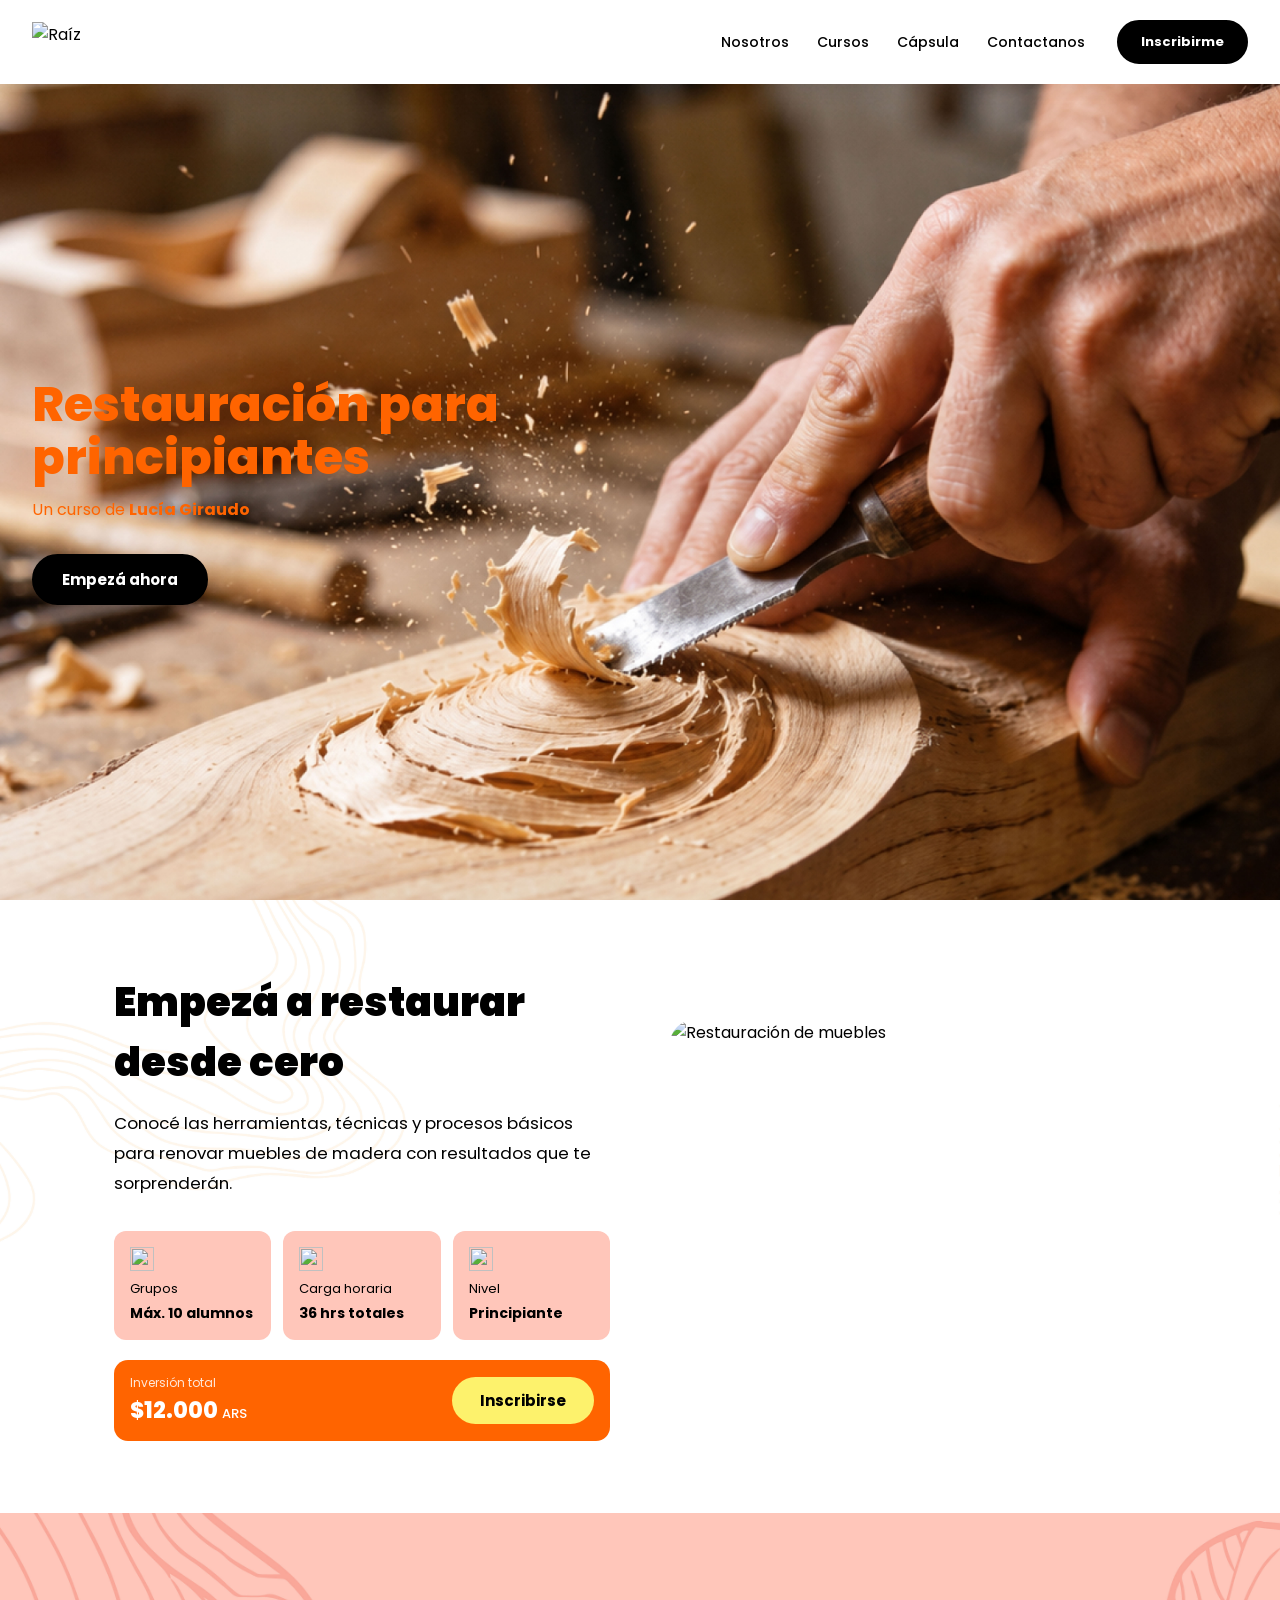
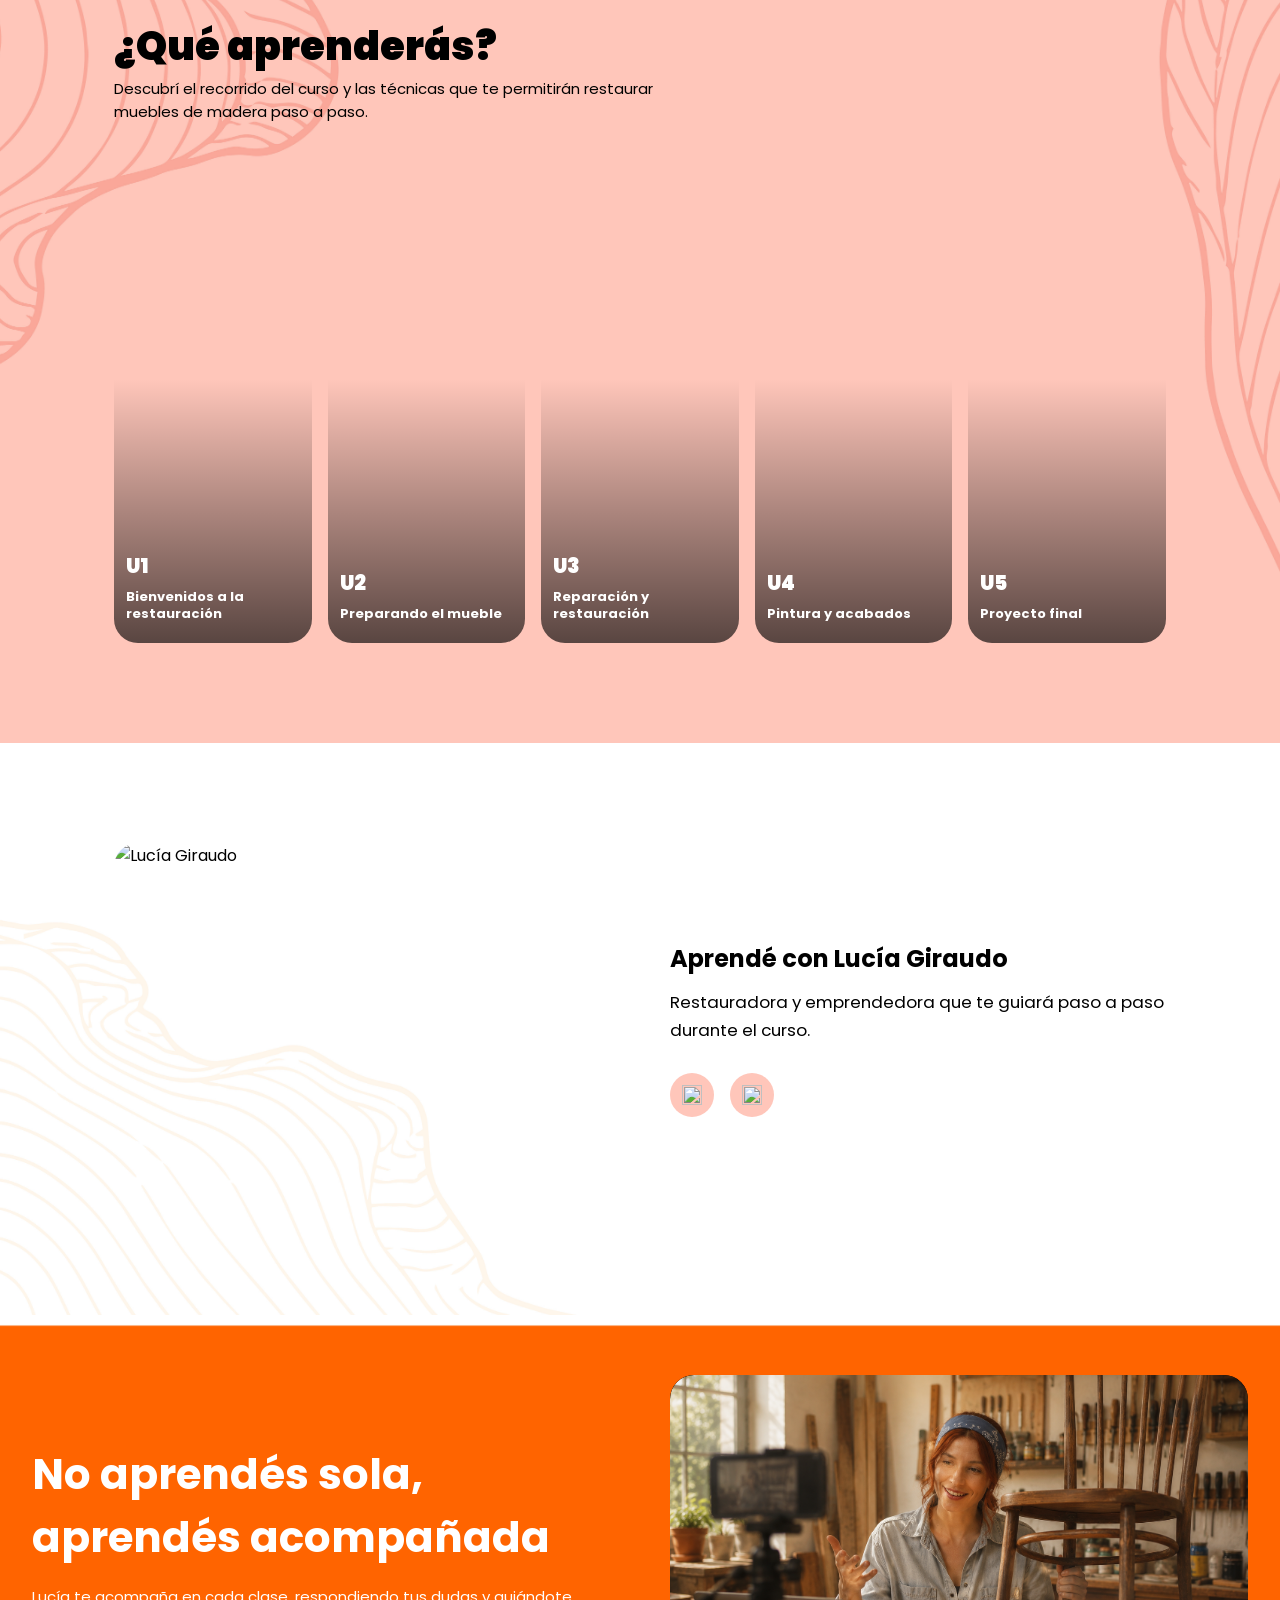
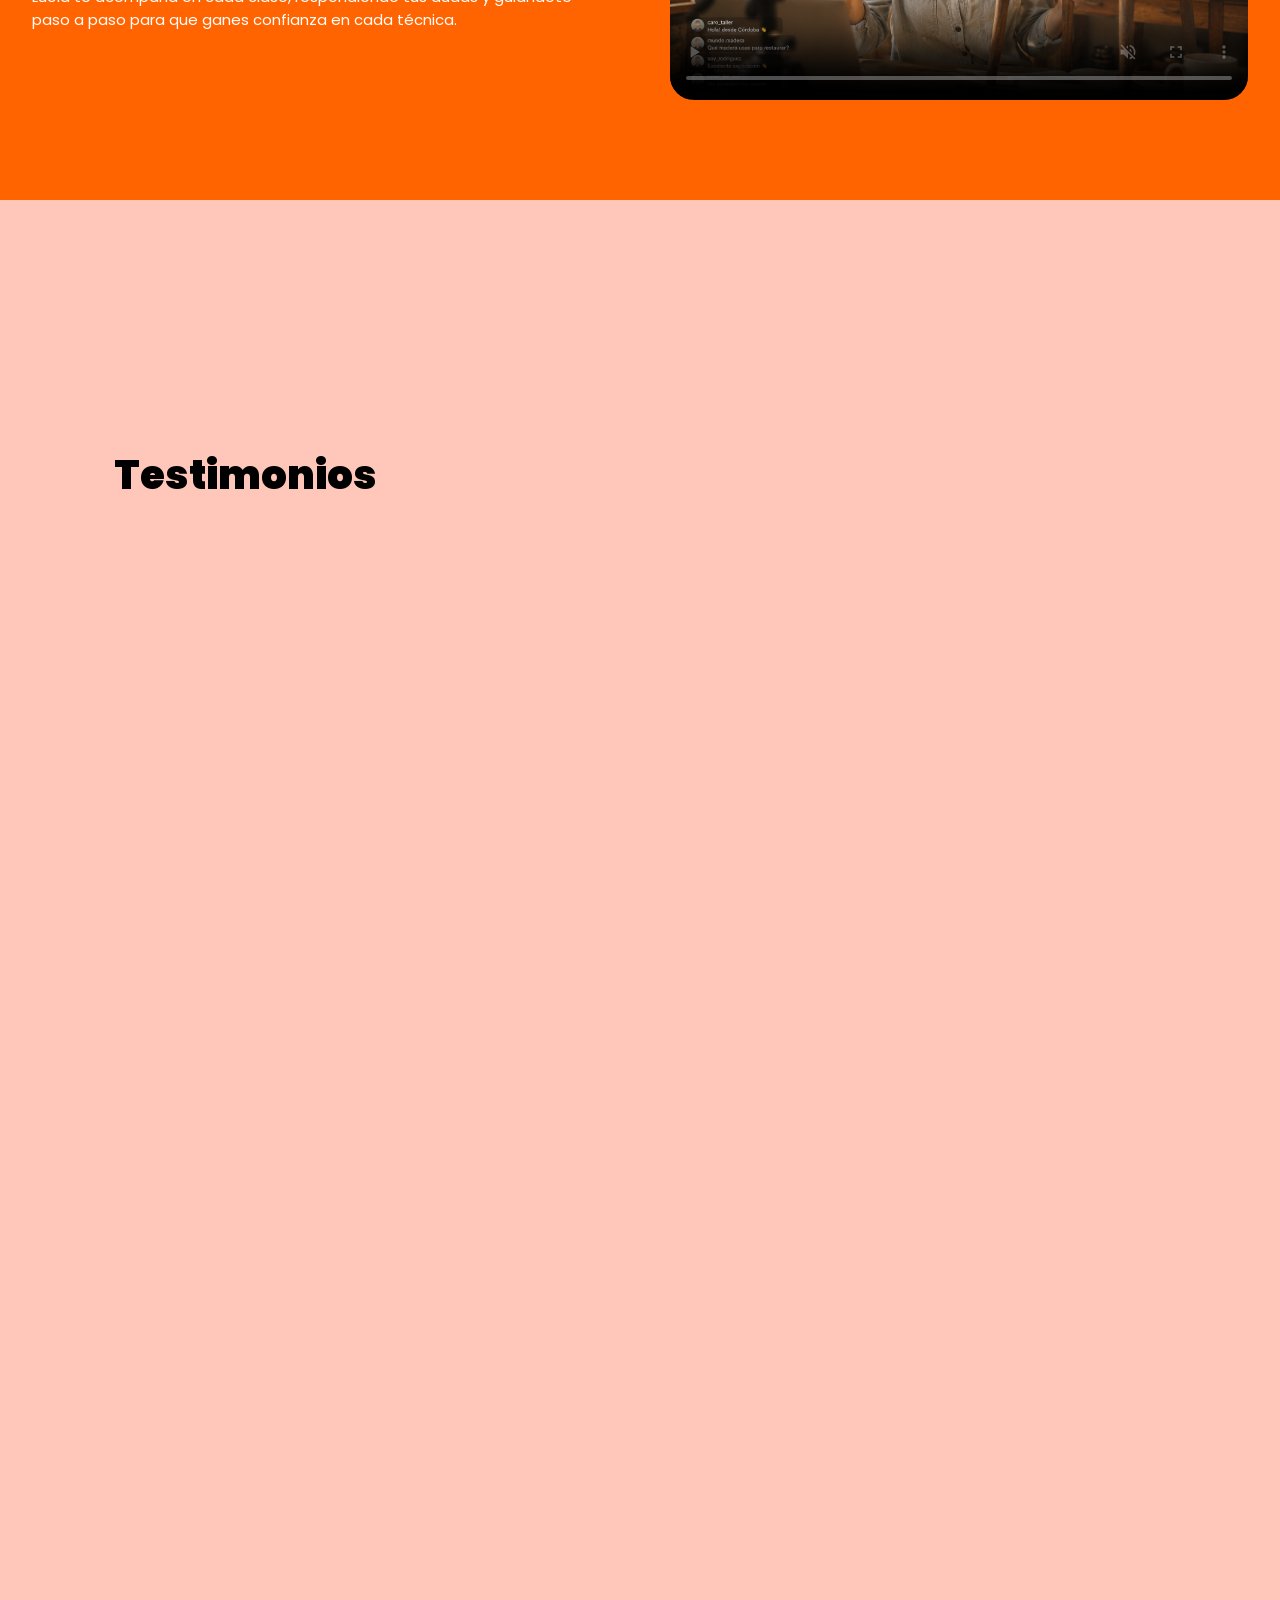
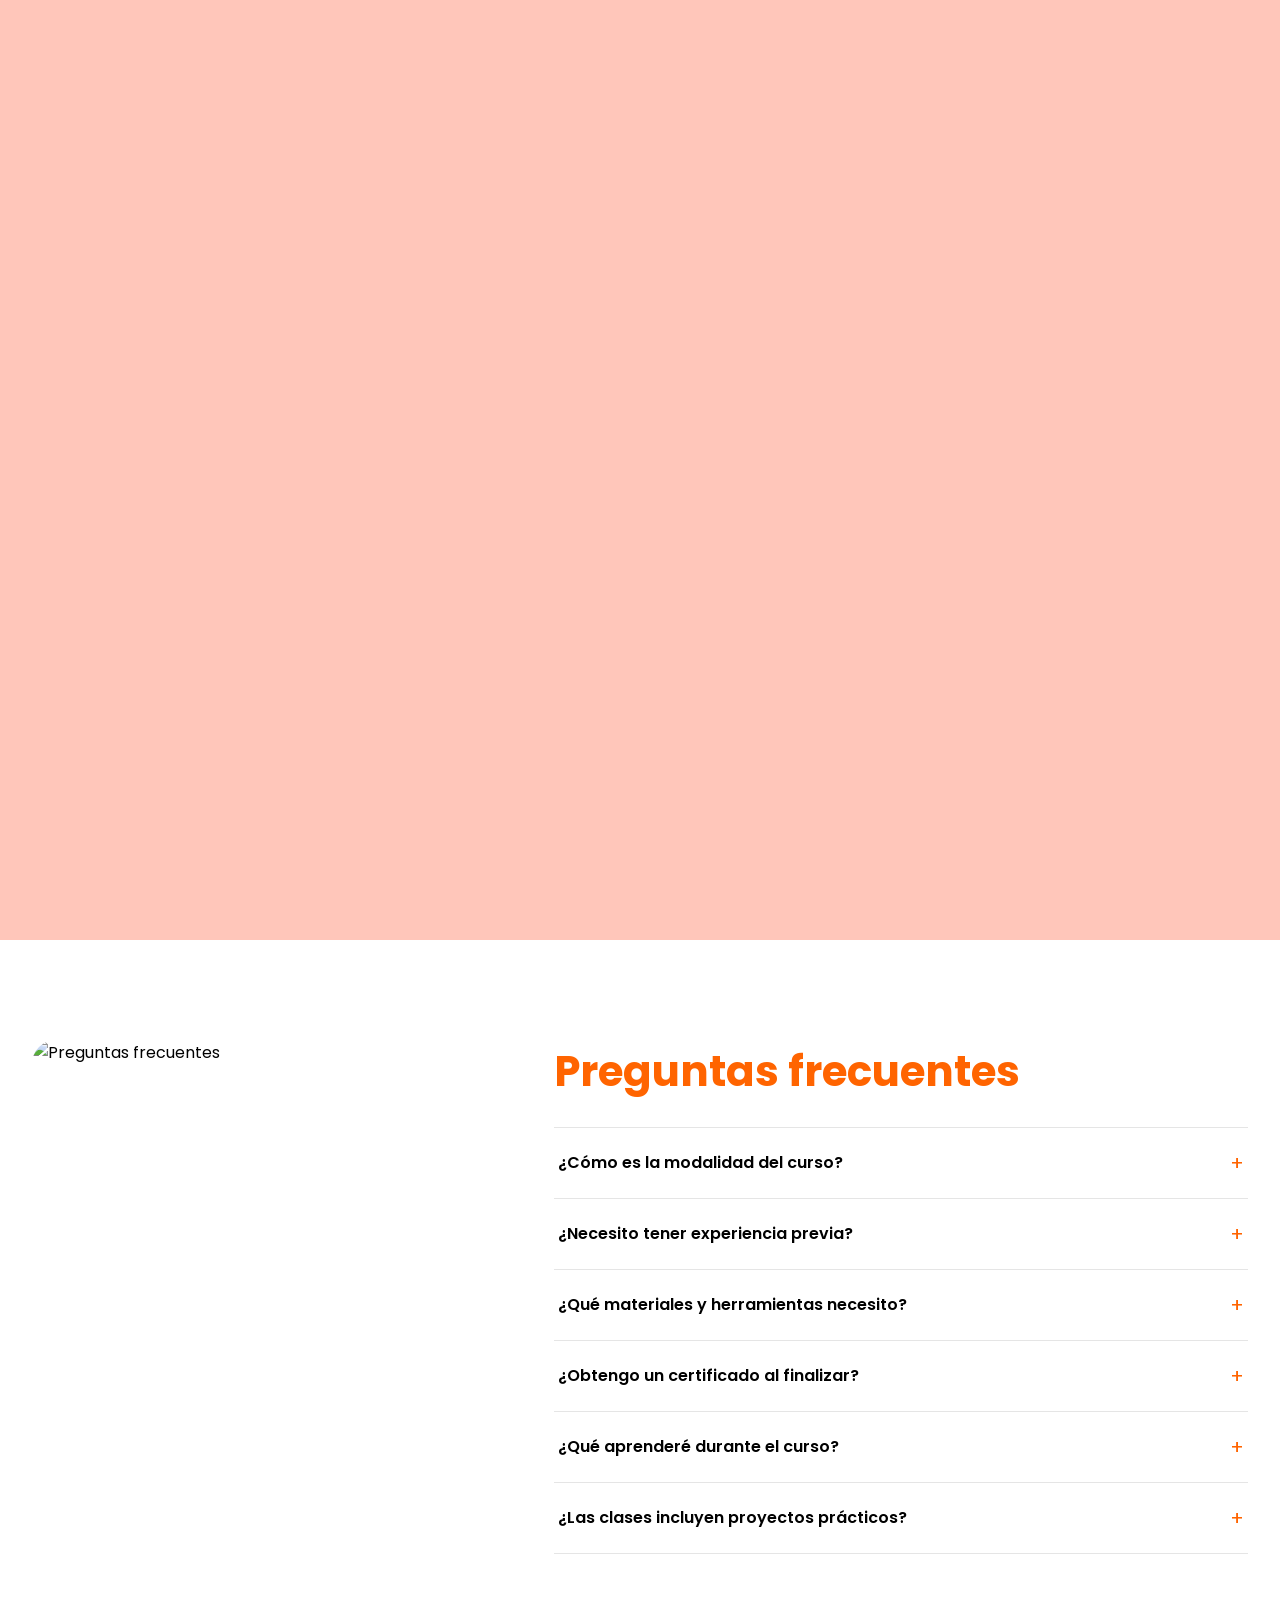
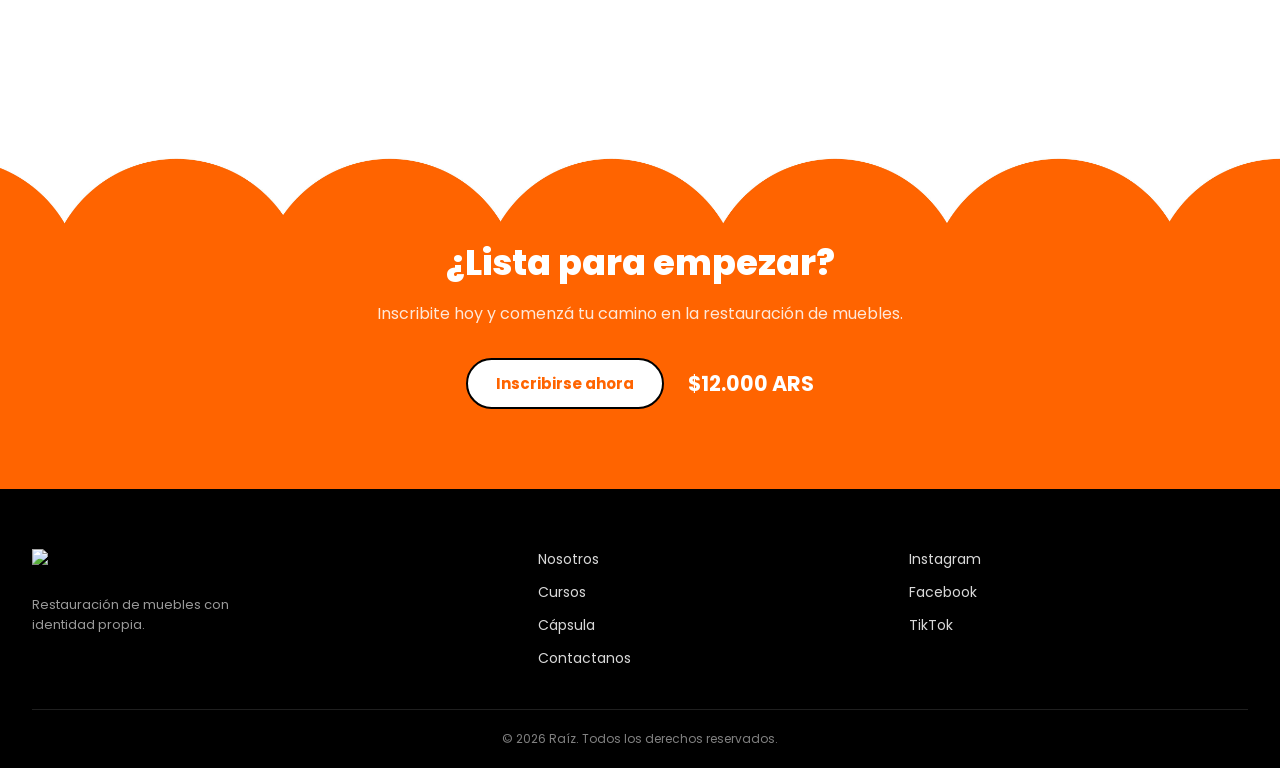
==== curso-principiantes.html @ 56f3cc18 "Add files via upload" ====
<!DOCTYPE html>
<html lang="es">
<head>
  <meta charset="UTF-8" />
  <meta name="viewport" content="width=device-width, initial-scale=1.0" />
  <title>Restauración para principiantes – Raíz</title>
  <link rel="preconnect" href="https://fonts.googleapis.com" />
  <link rel="preconnect" href="https://fonts.gstatic.com" crossorigin />
  <link href="https://fonts.googleapis.com/css2?family=Poppins:wght@400;500;600;700;800;900&display=swap" rel="stylesheet">
  <link rel="stylesheet" href="styles-v2.css" />
  <link rel="stylesheet" href="curso-principiantes.css" />
</head>
<body>

 <!-- ============ HEADER ============ -->
<header class="header" id="header">
  <div class="header__inner">
    <a href="index.html" class="header__logo">
      <img src="assets/logo-23.png" alt="Raíz" class="header__logo-img">
    </a>

    <div class="header__right">
      <nav class="header__nav" id="headerNav">
        <a href="index.html#nosotros" class="header__link">Nosotros</a>
        <a href="index.html#cursos" class="header__link">Cursos</a>
        <a href="index.html#capsula" class="header__link">Cápsula</a>
        <a href="index.html#contacto" class="header__link">Contactanos</a>
      </nav>

      <a href="#inscribirse" class="btn btn--primary header__cta">Inscribirme</a>

      <button class="header__burger" id="headerBurger" aria-label="Abrir menú" aria-expanded="false">
        <span></span>
        <span></span>
        <span></span>
      </button>
    </div>
  </div>
</header>

<!-- Menú mobile (overlay) -->
<div class="mobile-menu" id="mobileMenu">
  <a href="index.html#nosotros" class="mobile-menu__link">Nosotros</a>
  <a href="index.html#cursos" class="mobile-menu__link">Cursos</a>
  <a href="index.html#capsula" class="mobile-menu__link">Cápsula</a>
  <a href="index.html#contacto" class="mobile-menu__link">Contactanos</a>
  <a href="#inscribirse" class="btn btn--primary mobile-menu__cta">Inscribirme</a>
</div>

<!-- ========== HERO ========== -->
  <section class="curso-hero" style="--bg-desktop: url('assets/fondos/hero4-04.jpg'); --bg-mobile: url('assets/fondos/heromobil-41.jpg');">
    <div class="curso-hero__inner">
      <div class="curso-hero__text">
        
        <h1 class="curso-hero__titulo">Restauración para principiantes</h1>
        <p class="curso-hero__docente">Un curso de <strong>Lucía Giraudo</strong></p>
        <div class="curso-hero__cta" id="inscribirse">
         <a href="#" class="btn btn--primary">Empezá ahora</a>
          <div class="curso-hero__precio">
            <span class="precio-monto"></span>
            <span class="precio-moneda"></span>
          </div>
        </div>
      </div>
    </div>
  </section>

<!-- ========== DESCRIPCIÓN ========== -->
<section class="curso-desc" style="--bg-desktop: url('assets/fondos/nosotros-63.jpg'); --bg-mobile: url('assets/fondos/nuev-66.jpg');">
  <div class="curso-desc__inner">
    <div class="curso-desc__texto">
      <h2 class="curso-desc__title">Empezá a restaurar desde cero</h2>
      <p>
        Conocé las herramientas, técnicas y procesos básicos para renovar
        muebles de madera con resultados que te sorprenderán.
      </p>

     <div class="curso-desc__chips">
  <div class="curso-desc__chip">
    <img src="assets/iconos-53.png" alt="" class="curso-desc__chip-icon">
    <span class="curso-desc__chip-label">Grupos</span>
    <strong class="curso-desc__chip-value">Máx. 10 alumnos</strong>
  </div>
  <div class="curso-desc__chip">
    <img src="assets/icono-54.png" alt="" class="curso-desc__chip-icon">
    <span class="curso-desc__chip-label">Carga horaria</span>
    <strong class="curso-desc__chip-value">36 hrs totales</strong>
  </div>
  <div class="curso-desc__chip">
    <img src="assets/iconos-55.png" alt="" class="curso-desc__chip-icon">
    <span class="curso-desc__chip-label">Nivel</span>
    <strong class="curso-desc__chip-value">Principiante</strong>
  </div>
</div>

      <div class="curso-desc__price-bar">
        <div class="curso-desc__price-info">
          <span class="curso-desc__price-label">Inversión total</span>
          <strong class="curso-desc__price-value">$12.000<span class="curso-desc__price-currency">ARS</span></strong>
        </div>
        <a href="#inscribirse" class="curso-desc__cta">Inscribirse</a>
      </div>
    </div>

    <div class="curso-desc__imagen">
      <!-- REEMPLAZAR: foto -->
      <img src="assets/ivn-56.png" alt="Restauración de muebles" class="curso-desc__img">
    </div>
  </div>
</section>

 <!-- ============ CONTENIDOS ============ -->
<!-- REEMPLAZAR: imagen de fondo de la sección -->
<section class="curso-contenidos" id="contenidos" style="--bg-desktop: url('assets/fondos/aprend-38.jpg'); --bg-mobile: url('assets/fondos/mobil-45.jpg');">
  <div class="curso-contenidos__inner">
    <span class="contenidos__label"></span>
<h2 class="section-title">¿Qué aprenderás?</h2>
<p class="contenidos__subtitle">
  Descubrí el recorrido del curso y las técnicas que te permitirán restaurar
  muebles de madera paso a paso.
</p>

<div class="contenidos-panels" id="contenidosPanels">

  <div class="contenido-panel" data-panel style="--panel-bg: url('assets/5pas-86.jpg');">
    <div class="contenido-panel__collapsed">
      <span class="contenido-panel__num">U1</span>
      <span class="contenido-panel__title">Bienvenidos a la restauración</span>
    </div>
    <div class="contenido-panel__expanded">
      <span class="contenido-panel__num">U1</span>
      <h3 class="contenido-panel__title">Bienvenidos a la restauración</h3>
      <ul class="contenido-panel__list">
        <li><span class="video-icon">▷</span> Presentación del curso</li>
        <li><span class="video-icon">▷</span> ¿Qué aprenderás?</li>
        <li><span class="video-icon">▷</span> Herramientas y materiales</li>
        <li><span class="video-icon">▷</span> Tipos de madera y cuidados básicos</li>
      </ul>
    </div>
  </div>

  <div class="contenido-panel" data-panel style="--panel-bg: url('assets/5pas-87.jpg');">
    <div class="contenido-panel__collapsed">
      <span class="contenido-panel__num">U2</span>
      <span class="contenido-panel__title">Preparando el mueble</span>
    </div>
    <div class="contenido-panel__expanded">
      <span class="contenido-panel__num">U2</span>
      <h3 class="contenido-panel__title">Preparando el mueble</h3>
      <ul class="contenido-panel__list">
        <li><span class="video-icon">▷</span> Cómo evaluar una pieza</li>
        <li><span class="video-icon">▷</span> Limpieza y decapado</li>
        <li><span class="video-icon">▷</span> Técnicas de lijado</li>
        <li><span class="video-icon">▷</span> Preparación de la superficie</li>
      </ul>
    </div>
  </div>

  <div class="contenido-panel" data-panel style="--panel-bg: url('assets/5pas-88.jpg');">
    <div class="contenido-panel__collapsed">
      <span class="contenido-panel__num">U3</span>
      <span class="contenido-panel__title">Reparación y restauración</span>
    </div>
    <div class="contenido-panel__expanded">
      <span class="contenido-panel__num">U3</span>
      <h3 class="contenido-panel__title">Reparación y restauración</h3>
      <ul class="contenido-panel__list">
        <li><span class="video-icon">▷</span> Reparación de grietas y golpes</li>
        <li><span class="video-icon">▷</span> Encolado y refuerzo de uniones</li>
        <li><span class="video-icon">▷</span> Masillado y nivelación</li>
        <li><span class="video-icon">▷</span> Recuperación de detalles</li>
      </ul>
    </div>
  </div>

  <div class="contenido-panel" data-panel style="--panel-bg: url('assets/5pas-89.jpg');">
    <div class="contenido-panel__collapsed">
      <span class="contenido-panel__num">U4</span>
      <span class="contenido-panel__title">Pintura y acabados</span>
    </div>
    <div class="contenido-panel__expanded">
      <span class="contenido-panel__num">U4</span>
      <h3 class="contenido-panel__title">Pintura y acabados</h3>
      <ul class="contenido-panel__list">
        <li><span class="video-icon">▷</span> Preparación para pintar</li>
        <li><span class="video-icon">▷</span> Técnicas de pintura</li>
        <li><span class="video-icon">▷</span> Barnices, ceras y protectores</li>
        <li><span class="video-icon">▷</span> Acabados decorativos</li>
      </ul>
    </div>
  </div>

  <div class="contenido-panel" data-panel style="--panel-bg: url('assets/5pas-90.jpg');">
    <div class="contenido-panel__collapsed">
      <span class="contenido-panel__num">U5</span>
      <span class="contenido-panel__title">Proyecto final</span>
    </div>
    <div class="contenido-panel__expanded">
      <span class="contenido-panel__num">U5</span>
      <h3 class="contenido-panel__title">Proyecto final</h3>
      <ul class="contenido-panel__list">
        <li><span class="video-icon">▷</span> Restauración completa de un mueble</li>
        <li><span class="video-icon">▷</span> Detalles finales y terminaciones</li>
        <li><span class="video-icon">▷</span> Consejos para el mantenimiento</li>
        <li><span class="video-icon">▷</span> Presentación del proyecto final</li>
      </ul>
    </div>
  </div>

</div>
  </div>
</section>

<!-- ============ APRENDÉ CON LUCÍA ============ -->
<!-- REEMPLAZAR: imagen de fondo (desktop y mobile) -->
<section class="docente" id="docente" style="--bg-desktop: url('assets/fondos/lucia-39.jpg'); --bg-mobile: url('assets/docente-fondo-mobile.jpg');">
  <div class="docente__inner">

    <div class="docente__image-wrap">
      <!-- REEMPLAZAR: foto de Lucía -->
      <img src="assets/lucia-58.png" alt="Lucía Giraudo" class="docente__image">
    </div>

    <div class="docente__text">
      <h2 class="docente__title">Aprendé con Lucía Giraudo</h2>
      <p class="docente__desc">Restauradora y emprendedora que te guiará paso a paso durante el curso.</p>

      <div class="docente__social">
        <a href="#" aria-label="Instagram" class="docente__social-link">
          <img src="assets/fb-60.png" alt="" class="docente__social-icon">
        </a>
        <a href="#" aria-label="Facebook" class="docente__social-link">
          <img src="assets/fb.png" alt="" class="docente__social-icon">
        </a>
        
      </div>
    </div>

  </div>
</section>

<!-- ============ NO APRENDÉS SOLO, APRENDÉS ACOMPAÑADO ============ -->
<!-- REEMPLAZAR: imagen de fondo (desktop y mobile) -->
<section
  class="acompanado"
  id="acompanado"
  style="--bg-desktop: url('assets/fondos/nuev-40.jpg'); --bg-mobile: url('assets/fondos/movil-46.jpg');"
>
  <div class="acompanado__inner">

    <div class="acompanado__text">
      <h2 class="acompanado__title">No aprendés sola,<br>aprendés acompañada</h2>
      <!-- REEMPLAZAR: texto descriptivo específico del curso -->
      <p class="acompanado__desc">
        Lucía te acompaña en cada clase, respondiendo tus dudas y guiándote
        paso a paso para que ganes confianza en cada técnica.
      </p>
    </div>

    <div class="acompanado__video-wrap">
      <!-- REEMPLAZAR: video y poster del curso -->
      <video
        class="acompanado__video"
        autoplay
        muted
        loop
        playsinline
        controls
        poster="assets-p/blog.png"
      >
        <source src="assets-p/video/video.mp4" type="video/mp4">
      </video>
    </div>

  </div>
</section>

<!-- ========== TESTIMONIOS ========== -->
<section class="curso-testimonios">
  <div class="curso-testimonios__inner">
    <h2 class="section-title">Testimonios</h2>
    <div class="testimonios-stagger">

  <div class="testimonio-card testimonio-card--1">
    <div class="testimonio-proyecto">
      <img src="assets-p/testim1.jpg" alt="Proyecto de María G." class="testimonio-proyecto-img" />
    </div>
    <div class="testimonio-contenido">
      <img src="assets-p/testimonios1.jpg" alt="María G." class="testimonio-foto" />
      <blockquote>
        "Llegué sin experiencia y terminé restaurando una cómoda antigua que tenía guardada mi familia desde hace años. Las clases son claras y el acompañamiento es excelente."
      </blockquote>
      María G.<br><span>Alumna de Restauración Básica</span>
    </div>
  </div>

  <div class="testimonio-card testimonio-card--2">
    <div class="testimonio-proyecto">
      <img src="assets-p/testim2.jpg" alt="Proyecto de Javier R." class="testimonio-proyecto-img" />
    </div>
    <div class="testimonio-contenido">
      <img src="assets-p/testimonio2.jpg" alt="Javier R." class="testimonio-foto" />
      <blockquote>
        "Lo que más me gustó fue aprender técnicas profesionales que realmente se usan en el oficio. Hoy realizo trabajos por encargo gracias a lo aprendido en el curso."
      </blockquote>
      Javier R.<br><span>Alumno de Restauración Avanzada</span>
    </div>
  </div>

  <div class="testimonio-card testimonio-card--3">
    <div class="testimonio-proyecto">
      <img src="assets-p/testim3.jpg" alt="Proyecto de Lucía M." class="testimonio-proyecto-img" />
    </div>
    <div class="testimonio-contenido">
      <img src="assets-p/testimonio3.jpg" alt="Lucía M." class="testimonio-foto" />
      <blockquote>
        "Las explicaciones paso a paso y las prácticas me dieron mucha confianza. Recomiendo el curso a cualquiera que quiera iniciarse en la restauración."
      </blockquote>
      Lucía M.<br><span>Alumna</span>
    </div>
  </div>

</div>
    
  </div>
</section>

  <!-- ========== FAQ ========== -->
  <section class="faq" id="faq" style="--bg-desktop: url('assets/fondos/'); --bg-mobile: url('assets/fondos/');">
    <div class="faq__inner">

      <div class="faq__image-wrap">
        <!-- REEMPLAZAR: imagen por defecto -->
        <img src="assets/preg-22.png" alt="Preguntas frecuentes" class="faq__image" id="faqImage">
      </div>

      <div class="faq__content">
        <h2 class="faq__title">Preguntas frecuentes</h2>

        <div class="accordion" id="accordionFaq">

          <div class="accordion__item" data-image="assets/preg-08.png">
            <button class="accordion__header" aria-expanded="false">
              <span>¿Cómo es la modalidad del curso?</span>
              <span class="accordion__icon">+</span>
            </button>
            <div class="accordion__panel">
              <div class="accordion__panel-inner">
                <p>El curso es 100% online y está compuesto por clases grabadas que podés ver a tu ritmo, desde cualquier dispositivo y en el momento que te resulte más cómodo.</p>
              </div>
            </div>
          </div>

          <div class="accordion__item" data-image="assets/preg-09.png">
            <button class="accordion__header" aria-expanded="false">
              <span>¿Necesito tener experiencia previa?</span>
              <span class="accordion__icon">+</span>
            </button>
            <div class="accordion__panel">
              <div class="accordion__panel-inner">
                <p>No. El curso está diseñado tanto para principiantes como para personas con conocimientos previos que quieran perfeccionar sus técnicas de restauración.</p>
              </div>
            </div>
          </div>

          <div class="accordion__item" data-image="assets/preg-10.png">
            <button class="accordion__header" aria-expanded="false">
              <span>¿Qué materiales y herramientas necesito?</span>
              <span class="accordion__icon">+</span>
            </button>
            <div class="accordion__panel">
              <div class="accordion__panel-inner">
                <p>Al comenzar el curso recibirás una lista detallada de materiales y herramientas recomendadas. Muchas de las prácticas pueden realizarse con elementos básicos y de fácil acceso.</p>
              </div>
            </div>
          </div>

          <div class="accordion__item" data-image="assets/preg-11.png">
            <button class="accordion__header" aria-expanded="false">
              <span>¿Obtengo un certificado al finalizar?</span>
              <span class="accordion__icon">+</span>
            </button>
            <div class="accordion__panel">
              <div class="accordion__panel-inner">
                <p>Sí. Al completar todas las lecciones y actividades del curso recibirás un certificado digital que acredita tu participación y los conocimientos adquiridos.</p>
              </div>
            </div>
          </div>

          

          <div class="accordion__item" data-image="assets/preg-13.png">
            <button class="accordion__header" aria-expanded="false">
              <span>¿Qué aprenderé durante el curso?</span>
              <span class="accordion__icon">+</span>
            </button>
            <div class="accordion__panel">
              <div class="accordion__panel-inner">
                <p>Aprenderás a evaluar el estado de un mueble, reparar daños, preparar superficies, aplicar técnicas de restauración, pintura y acabados para devolverle vida a piezas de madera.</p>
              </div>
            </div>
          </div>

          

          <div class="accordion__item" data-image="assets/preg-12.png">
            <button class="accordion__header" aria-expanded="false">
              <span>¿Las clases incluyen proyectos prácticos?</span>
              <span class="accordion__icon">+</span>
            </button>
            <div class="accordion__panel">
              <div class="accordion__panel-inner">
                <p>Sí. A lo largo del curso trabajarás sobre ejemplos y proyectos reales para poner en práctica cada técnica y ganar confianza en el proceso de restauración.</p>
              </div>
            </div>
          </div>

        </div>
      </div>

    </div>
  </section>

  <!-- ========== CTA FINAL ========== -->
<!-- REEMPLAZAR: imagen de fondo de la sección -->
<section class="curso-cta-final" style="--bg-desktop: url('assets/fondos/contact-42.jpg'); --bg-mobile: url('assets/fondos/final-47.jpg');">
  <div class="curso-cta-final__inner">
    <h2>¿Lista para empezar?</h2>
    <p>Inscribite hoy y comenzá tu camino en la restauración de muebles.</p>
    <div class="curso-cta-final__acciones">
      <a href="#" class="btn btn--primary">Inscribirse ahora</a>
      <span class="precio-monto-final">$12.000 ARS</span>
    </div>
  </div>
</section>

 <!-- ============ FOOTER ============ -->
<footer class="footer">
  <div class="footer__inner">

    <div class="footer__brand">
      <img src="assets/logo-23.png" alt="Raíz" class="footer__logo-img">
      <p class="footer__tagline">Restauración de muebles con identidad propia.</p>
    </div>

    <nav class="footer__nav">
      <a href="index.html#nosotros" class="footer__link">Nosotros</a>
      <a href="index.html#cursos" class="footer__link">Cursos</a>
      <a href="index.html#capsula" class="footer__link">Cápsula</a>
      <a href="index.html#contacto" class="footer__link">Contactanos</a>
    </nav>

    <div class="footer__social">
      <a href="#" aria-label="Instagram" class="footer__social-link">Instagram</a>
      <a href="#" aria-label="Facebook" class="footer__social-link">Facebook</a>
      <a href="#" aria-label="TikTok" class="footer__social-link">TikTok</a>
    </div>

  </div>

  <div class="footer__bottom">
    <p>© 2026 Raíz. Todos los derechos reservados.</p>
  </div>
</footer>


  <script src="script.js"></script>
  <script src="curso-principiantes.js"></script>

</body>
</html>
---- styles-v2.css ----
/* ==========================================================================
   RAÍZ V2 — VARIABLES GLOBALES
   ========================================================================== */
:root {
  --amarillo: #fdf26c;
  --rosa: #ffc6ba;
  --naranja: #ff6400;
  --negro: #000000;
  --blanco: #ffffff;

  --font-principal: 'Poppins', sans-serif;

  --radius: 24px;
  --radius-sm: 14px;

  --header-height: 84px;
}

* {
  margin: 0;
  padding: 0;
  box-sizing: border-box;
}

html {
  scroll-behavior: smooth;
}

body {
  font-family: var(--font-principal);
  color: var(--negro);
  background: var(--blanco);
  overflow-x: hidden;
}

a {
  text-decoration: none;
  color: inherit;
}

img {
  max-width: 100%;
  display: block;
}

/* ==========================================================================
   BOTONES
   ========================================================================== */
.btn {
  display: inline-block;
  font-family: var(--font-principal);
  padding: 12px 28px;
  border-radius: 50px;
  font-weight: 700;
  font-size: 15px;
  cursor: pointer;
  border: 2px solid transparent;
  transition: background-color 0.25s ease, border-color 0.25s ease, color 0.25s ease;
}

.btn--primary {
  background: var(--negro);
  border-color: var(--negro);
  color: var(--blanco);
}

.btn--primary:hover {
  background: var(--naranja);
  border-color: var(--naranja);
  color: var(--blanco);
}

.btn--dark {
  background: var(--negro);
  border-color: var(--negro);
  color: var(--blanco);
}

.btn--dark:hover {
  background: var(--naranja);
  border-color: var(--naranja);
  color: var(--blanco);
}

/* --- Nueva variante: outline, para los links de "más info" --- */
.btn--outline {
  background: transparent;
  border-color: var(--amarillo);
  color: var(--amarillo);
}

.btn--outline:hover {
  background: transparent;
  border-color: var(--blanco);
  color: var(--blanco);
}

.btn--sm {
  padding: 8px 18px;
  font-size: 13px;
}

/* ==========================================================================
   HEADER
   ========================================================================== */
.header {
  position: fixed;
  top: 0;
  left: 0;
  width: 100%;
  height: var(--header-height);
  z-index: 1100;
  background: var(--blanco);
  box-shadow: 0 4px 20px rgba(0, 0, 0, 0.08);
}

/* Estado al hacer scroll: agregado por JS con la clase .header--scrolled */
.header--scrolled {
  background: var(--blanco);
  box-shadow: 0 4px 20px rgba(0, 0, 0, 0.08);
}

.header__inner {
  max-width: 1280px;
  height: 100%;
  margin: 0 auto;
  padding: 0 32px;
  display: flex;
  align-items: center;
  justify-content: space-between;
  gap: 24px;
}

.header__logo {
  display: flex;
  align-items: center;
}

.header__logo-img {
  height: 40px;
  width: auto;
}

/* Agrupa nav + botón + hamburguesa del lado derecho del header */
.header__right {
  display: flex;
  align-items: center;
  gap: 32px;
}

.header__nav {
  display: flex;
  gap: 28px;
}

.header__link {
  font-size: 14px;
  font-weight: 500;
  color: var(--negro);
  position: relative;
}

.header__link::after {
  content: '';
  position: absolute;
  left: 0;
  bottom: -6px;
  width: 0%;
  height: 2px;
  background: var(--naranja);
  transition: width 0.25s ease;
}

.header__link:hover::after {
  width: 100%;
}

.header__cta {
  padding: 10px 22px;
  font-size: 13px;
}

.header__burger {
  display: none;
  flex-direction: column;
  justify-content: center;
  gap: 5px;
  width: 32px;
  height: 32px;
  background: none;
  border: none;
  cursor: pointer;
  z-index: 1100;
}

.header__burger span {
  width: 100%;
  height: 2px;
  background: var(--negro);
  transition: transform 0.25s ease, opacity 0.25s ease;
}

/* Cuando el menú mobile está abierto, transformamos el ícono en una X */
.header__burger--active span:nth-child(1) {
  transform: translateY(7px) rotate(45deg);
}
.header__burger--active span:nth-child(2) {
  opacity: 0;
}
.header__burger--active span:nth-child(3) {
  transform: translateY(-7px) rotate(-45deg);
}

/* ==========================================================================
   MENÚ MOBILE (overlay)
   ========================================================================== */
.mobile-menu {
  position: fixed;
  top: 0;
  right: 0;
  height: 100vh;
  width: 100%;
  max-width: 340px;
  background: var(--blanco);
  z-index: 1050;
  display: flex;
  flex-direction: column;
  justify-content: center;
  gap: 28px;
  padding: 32px;
  transform: translateX(100%);
  transition: transform 0.35s ease;
}

.mobile-menu--active {
  transform: translateX(0);
}

.mobile-menu__link {
  font-size: 20px;
  font-weight: 600;
  color: var(--negro);
}

.mobile-menu__cta {
  align-self: flex-start;
  margin-top: 12px;
}

/* ==========================================================================
   HERO
   ========================================================================== */
.hero {
  position: fixed;
  top: 0;
  left: 0;
  width: 100%;
  height: 100vh;
  z-index: 1;
  background-image: var(--bg-desktop);
  background-size: cover;
  background-position: center;
  background-repeat: no-repeat;
  display: flex;
  align-items: flex-start;
  padding-top: 130px;
}

@media (max-width: 768px) {
  .hero {
    background-image: var(--bg-mobile);
    height: 90vh;
  }
}

.hero__content {
  max-width: 900px;
  width: 100%;
  margin: 0 auto;
  padding: 0 32px;
  display: flex;
  flex-direction: column;
  align-items: center;
  text-align: center;
  gap: 20px;
  
}

.hero__title {
  font-size: clamp(38px, 6vw, 72px);
  font-weight: 700;
  line-height: 1.1;
  color: var(--hero-text, var(--naranja));
}

.hero__word--accent {
  color: var(--naranja);
}

.hero__word--base {
  color: var(--hero-text, var(--blanco));
}

.hero__tagline {
  font-size: clamp(16px, 2vw, 20px);
  font-weight: 500;
  color: var(--naranja);
}

.hero__cta {
  margin-top: 8px;
}

@media (max-width:768px){

  .hero__cta{
      margin-top: 140px;
  }

}

/* Estados iniciales para la animación de entrada (controlada por JS) */
[data-anim] {
  opacity: 0;
}

[data-anim="left"] {
  transform: translateX(-60px);
}

[data-anim="right"] {
  transform: translateX(60px);
}

[data-anim="fade"] {
  transform: translateY(20px);
}

[data-anim].is-visible {
  opacity: 1;
  transform: translate(0, 0);
  transition: opacity 0.8s ease, transform 0.8s ease;
}

/* ==========================================================================
   ANIMACIÓN AL SCROLL (secciones genéricas)
   ========================================================================== */
[data-scroll-anim] {
  opacity: 0;
  transform: translateY(40px);
  transition: opacity 0.8s ease, transform 0.8s ease;
}

[data-scroll-anim].is-visible {
  opacity: 1;
  transform: translateY(0);
}

/* ==========================================================================
   NOSOTROS
   ========================================================================== */
.nosotros {
  position: relative;
  z-index: 2;
  will-change: transform;
  padding: 100px 32px;
  background-image: var(--bg-desktop);
  background-size: cover;
  background-position: center;
  background-repeat: no-repeat;
}

@media (max-width: 768px) {

  .nosotros {
    background-image: var(--bg-mobile);
  }

}

.nosotros__inner {
  max-width: 1280px;
  margin: 0 auto;
  display: grid;
  grid-template-columns: 1.1fr 0.9fr;
  gap: 60px;
  align-items: start;
}

.nosotros__label {
  display: block;
  font-size: 13px;
  font-weight: 600;
  letter-spacing: 0.5px;
  text-transform: uppercase;
  color: var(--negro);
  margin-bottom: 10px;
}

.nosotros__title {
  font-size: clamp(28px, 4vw, 42px);
  font-weight: 700;
  color: var(--naranja);
  margin-bottom: 16px;
}

.nosotros__desc {
  font-size: 15px;
  line-height: 1.6;
  color: var(--negro);
  margin-bottom: 32px;
  max-width: 480px;
}

/* --- Acordeón --- */
.accordion__item {
  border-bottom: 1px solid rgba(0, 0, 0, 0.1);
}

.accordion__item:first-child {
  border-top: 1px solid rgba(0, 0, 0, 0.1);
}

.accordion__header {
  width: 100%;
  background: none;
  border: none;
  cursor: pointer;
  font-family: var(--font-principal);
  font-size: 16px;
  font-weight: 600;
  color: var(--negro);
  padding: 20px 4px;
  display: flex;
  align-items: center;
  justify-content: space-between;
}

.accordion__icon {
  font-size: 20px;
  font-weight: 400;
  color: var(--naranja);
  transition: transform 0.3s ease;
}

.accordion__item--active .accordion__icon {
  transform: rotate(45deg);
}

.accordion__panel {
  max-height: 0;
  overflow: hidden;
  transition: max-height 0.35s ease;
}

.accordion__panel-inner {
  padding: 0 4px 20px;
  font-size: 14px;
  line-height: 1.6;
  color: var(--negro);
}

/* --- Imagen dinámica --- */
.nosotros__image-wrap {
  max-width: 100%;
  border-radius: var(--radius);
  overflow: hidden;
  aspect-ratio: 4 / 5;
}

.nosotros__image {
  width: 100%;
  height: 100%;
  object-fit: cover;
  transition: opacity 0.35s ease;
}

.nosotros__image--fading {
  opacity: 0;
}

.nosotros__chips {
  display: flex;
  flex-wrap: wrap;
  gap: 12px;
  margin-bottom: 28px;
}

.nosotros__chip {
  background: var(--rosa);
  border-radius: 12px;
  padding: 16px;
  display: flex;
  flex-direction: column;
  gap: 4px;
  flex: 1 1 0;
  min-width: 0;
}

.nosotros__chip-icon {
  width: 24px;
  height: 24px;
  object-fit: contain;
}

.nosotros__chip-text {
  font-size: 14px;
  color: var(--negro);
}

@media (max-width: 480px) {
  .nosotros__chips {
    flex-direction: column;
  }
}

/* ==========================================================================
   VOLVER A LAS RAÍCES (cards con flip, formas orgánicas)
   ========================================================================== */
.raices {
  position: relative;
  z-index: 2;
  background: var(--blanco);
  padding: 100px 32px;
  background-image: var(--bg-desktop);
  background-size: cover;
  background-position: center;
  background-repeat: no-repeat;
}

.raices__inner {
  max-width: 1280px;
  margin: 0 auto;
}

@media (max-width: 768px) {
  .raices {
    background-image: var(--bg-mobile);
  }
}



.raices__title {
  font-size: clamp(28px, 4vw, 42px);
  font-weight: 700;
  color: var(--naranja);
  margin-bottom: 12px;
}

.raices__desc {
  font-size: 15px;
  color: var(--negro);
  margin-bottom: 8px;
}

.raices__more {
  display: inline-block;
  font-size: 14px;
  font-weight: 600;
  color: var(--naranja);
  margin-bottom: 48px;
}

.flip-grid {
  display: grid;
  grid-template-columns: repeat(3, 1fr);
  gap: 32px;
  align-items: center;
}

/* --- Estructura base de cada card con flip (ahora cuadrada) --- */
.flip-card {
  aspect-ratio: 1 / 1;
  cursor: pointer;
  perspective: 1200px;
  transition: transform 0.35s ease;
}

.flip-card:hover {
  transform: translateY(-10px);
}

.flip-card__inner {
  position: relative;
  width: 100%;
  height: 100%;
  transition: transform 0.6s ease;
  transform-style: preserve-3d;
}

.flip-card--flipped .flip-card__inner {
  transform: rotateY(180deg);
}

.flip-card__face {
  position: absolute;
  inset: 0;
  backface-visibility: hidden;
  overflow: hidden;
  border-radius: 0;
}

.flip-card__front-text {
  position: absolute;
  inset: 0;
  z-index: 1;
  display: flex;
  flex-direction: column;
  align-items: center;
  justify-content: center;
  text-align: center;
  padding: 24px;
  gap: 8px;
}

.flip-card__title {
  color: var(--blanco);
  font-size: 18px;
  /* El peso 900 (Black) ya se aplica solo por la regla global de h3... 
     espera, h3 está en Bold (700) por la regla global — por eso lo forzamos acá */
  font-weight: 900;
}



.flip-card__face--front {
  background: var(--blanco);
  display: flex;
  align-items: flex-end;
}

.flip-card__face--back {
  transform: rotateY(180deg);
  display: flex;
  align-items: center;
  justify-content: center;
  padding: 24px;
  text-align: center;
}

.flip-card__img {
  position: absolute;
  inset: 0;
  width: 100%;
  height: 100%;
  object-fit: cover;
  z-index: 0;
}



/* Texto del reverso: sin degradado ni sombra, directo sobre la foto */
.flip-card__back-text {
  position: relative;
  z-index: 1;
  color: var(--negro);
  font-size: 14px;
  line-height: 1.6;
}

/* ==========================================================================
   FRANJA DE NÚMEROS
   ========================================================================== */
.stats {
  position: relative;
  background-image: var(--bg-desktop);
  background-size: cover;
  background-position: center;
  background-repeat: no-repeat;
  padding: 60px 32px;
}

@media (max-width: 768px) {
  .stats {
    background-image: var(--bg-mobile);
  }
}

.stats__inner {
  max-width: 1280px;
  margin: 0 auto;
  display: grid;
  grid-template-columns: repeat(3, 1fr);
  text-align: center;
}

.stats__number {
  display: block;
  font-size: clamp(32px, 5vw, 48px);
  font-weight: 700;
  color: var(--blanco);
}

.stats__label {
  font-size: 14px;
  font-weight: 500;
  color: var(--negro);
}

/* ==========================================================================
   ASÍ TRANSFORMAMOS CADA MUEBLE
   ========================================================================== */
.proceso {
  padding: 100px 32px;
  background-color: var(--rosa);
}

@media (max-width: 768px) {
  .proceso {
    background-image: var(--bg-mobile);
  }
}

.proceso__inner {
  max-width: 1280px;
  margin: 0 auto;
  display: grid;
  grid-template-columns: 0.9fr 1.1fr;
  gap: 60px;
  align-items: start;
}

.proceso__image-wrap {
  border-radius: var(--radius);
  overflow: hidden;
  aspect-ratio: 4 / 5;
}

.proceso__image {
  width: 100%;
  height: 100%;
  object-fit: cover;
  transition: opacity 0.35s ease;
}

.proceso__image--fading {
  opacity: 0;
}

.proceso__title {
  font-size: clamp(28px, 4vw, 42px);
  font-weight: 700;
  color: var(--negro);
  margin-bottom: 16px;
}

.proceso__subtitle {
  font-size: 15px;
  line-height: 1.6;
  color: var(--negro);
  margin-bottom: 40px;
  max-width: 480px;
}

/* --- Pasos numerados conectados por una línea --- */
.proceso-steps {
  position: relative;
}

.proceso-steps::before {
  content: '';
  position: absolute;
  left: 17px;
  top: 30px;
  bottom: 30px;
  width: 2px;
  background: rgba(255, 125, 65, 0.3);
}

.proceso-step {
  position: relative;
  margin-bottom: 8px;
}

.proceso-step__header {
  width: 100%;
  background: none;
  border: none;
  cursor: pointer;
  display: flex;
  align-items: center;
  gap: 16px;
  padding: 12px 0;
  text-align: left;
  position: relative;
  z-index: 1;
}

.proceso-step__num {
  flex-shrink: 0;
  width: 36px;
  height: 36px;
  border-radius: 50%;
  background: var(--naranja);
  color: var(--blanco);
  font-weight: 700;
  font-size: 15px;
  display: flex;
  align-items: center;
  justify-content: center;
}

.proceso-step__title {
  font-size: 16px;
  font-weight: 600;
  color: var(--negro);
}

.proceso-step__panel {
  max-height: 0;
  overflow: hidden;
  transition: max-height 0.35s ease;
}

.proceso-step__panel-inner {
  padding: 0 0 16px 52px;
  font-size: 14px;
  line-height: 1.6;
  color: var(--negro);
}

/* ==========================================================================
   ASÍ TRANSFORMAMOS CADA MUEBLE
   ========================================================================== */
.proceso {
  padding: 100px 32px;
  background-color: var(--rosa);
}



.proceso__inner {
  max-width: 1280px;
  margin: 0 auto;
  display: grid;
  grid-template-columns: 0.9fr 1.1fr;
  gap: 60px;
  align-items: start;
}

.proceso__image-wrap {
  border-radius: var(--radius);
  overflow: hidden;
  aspect-ratio: 4 / 5;
}

.proceso__image {
  width: 100%;
  height: 100%;
  object-fit: cover;
  transition: opacity 0.35s ease;
}

.proceso__image--fading {
  opacity: 0;
}

.proceso__title {
  font-size: clamp(28px, 4vw, 42px);
  font-weight: 700;
  color: var(--negro);
  margin-bottom: 16px;
}

.proceso__subtitle {
  font-size: 15px;
  line-height: 1.6;
  color: var(--negro);
  margin-bottom: 40px;
  max-width: 480px;
}

/* --- Pasos numerados conectados por una línea --- */
.proceso-steps {
  position: relative;
}

.proceso-steps::before {
  content: '';
  position: absolute;
  left: 17px;
  top: 30px;
  bottom: 30px;
  width: 2px;
  background: rgba(255, 125, 65, 0.3);
}

.proceso-step {
  position: relative;
  margin-bottom: 8px;
}

.proceso-step__header {
  width: 100%;
  background: none;
  border: none;
  cursor: pointer;
  display: flex;
  align-items: center;
  gap: 16px;
  padding: 12px 0;
  text-align: left;
  position: relative;
  z-index: 1;
}

.proceso-step__num {
  flex-shrink: 0;
  width: 36px;
  height: 36px;
  border-radius: 50%;
  background: var(--naranja);
  color: var(--blanco);
  font-weight: 700;
  font-size: 15px;
  display: flex;
  align-items: center;
  justify-content: center;
}

.proceso-step__title {
  font-size: 16px;
  font-weight: 600;
  color: var(--negro);
}

.proceso-step__panel {
  max-height: 0;
  overflow: hidden;
  transition: max-height 0.35s ease;
}

.proceso-step__panel-inner {
  padding: 0 0 16px 52px;
  font-size: 14px;
  line-height: 1.6;
  color: var(--negro);
}

@media (max-width: 860px) {
  .proceso__inner {
    grid-template-columns: 1fr;
    gap: 32px;
  }

  @media (max-width: 768px) {
  .proceso__image-wrap {
    aspect-ratio: 1 / 1;
  }
}
}




/* ==========================================================================
   NO APRENDÉS SOLO, APRENDÉS ACOMPAÑADO
   ========================================================================== */
.acompanado {
  padding: 60px 32px 100px;
  background-image: var(--bg-desktop);
  background-size: cover;
  background-position: center;
  background-repeat: no-repeat;
}

@media (max-width: 768px) {
  .acompanado {
    background-image: var(--bg-mobile);
  }
}

.acompanado__inner {
  max-width: 1280px;
  margin: 0 auto;
  display: grid;
  grid-template-columns: 1fr 1fr;
  gap: 60px;
  align-items: center;
}

.acompanado__title {
  font-size: clamp(28px, 4vw, 42px);
  font-weight: 700;
  color: var(--blanco);
  margin-bottom: 16px;
}

.acompanado__desc {
  font-size: 15px;
  color: var(--blanco);
}

/* --- Video: mitad derecha --- */
.acompanado__video-wrap {
  width: 100%;
  background: var(--negro);
  border-radius: var(--radius);
  overflow: hidden;
}

.acompanado__video {
  display: block;
  width: 100%;
  aspect-ratio: 16 / 9;
  object-fit: cover;
  background: var(--negro);
  border-radius: var(--radius);
}

@media (max-width: 860px) {
  .acompanado__inner {
    grid-template-columns: 1fr;
    gap: 28px;
  }
}

/* ==========================================================================
   ANTES Y DESPUÉS
   ========================================================================== */
.ba {
  background-image: var(--bg-desktop);
  background-size: cover;
  background-position: center;
  background-repeat: no-repeat;
  padding: 100px 32px;
}
 
@media (max-width: 768px) {
  .ba {
    background-image: var(--bg-mobile);
  }
}
 
.ba__inner {
  max-width: 1280px;
  margin: 0 auto;
  display: grid;
  grid-template-columns: 0.9fr 1.1fr;
  gap: 60px;
  align-items: center;
}
 
.ba__title {
  font-size: clamp(28px, 4vw, 42px);
  font-weight: 700;
  color: var(--naranja);
  text-shadow: 0 2px 12px rgba(255, 255, 255, 0.4);
  margin-bottom: 16px;
}
 
.ba__desc {
  font-size: 15px;
  line-height: 1.6;
  color: var(--negro);
  margin-bottom: 28px;
  max-width: 420px;
}
 
/* --- Slider de comparación --- */
.ba-slider {
  position: relative;
  width: 100%;
  aspect-ratio: 4 / 3;
  border-radius: var(--radius);
  overflow: hidden;
  user-select: none;
  cursor: ew-resize;
}
 
.ba-slider__img {
  position: absolute;
  inset: 0;
  width: 100%;
  height: 100%;
  object-fit: cover;
  pointer-events: none;
}
 
/* La imagen "antes" se recorta con clip-path (sin wrapper, sin deformación) */
.ba-slider__img--before {
  clip-path: inset(0 40% 0 0); /* posición inicial: barra al 60% */
}
 
.ba-slider__handle {
  position: absolute;
  top: 0;
  bottom: 0;
  left: 60%; /* debe coincidir con el clip-path inicial de arriba */
  width: 3px;
  background: var(--blanco);
  transform: translateX(-50%);
  display: flex;
  align-items: center;
  justify-content: center;
  cursor: ew-resize;
}

.ba-slider__handle-icon {
  width: 44px;
  height: 44px;
  border-radius: 50%;
  background: var(--blanco);
  box-shadow: 0 6px 16px rgba(0, 0, 0, 0.25);
  display: flex;
  align-items: center;
  justify-content: center;
  gap: 6px;
  font-size: 15px;
  color: var(--naranja);
  flex-shrink: 0;
}

/* ==========================================================================
   CURSOS
   ========================================================================== */
.cursos {
  padding: 100px 32px;

  background-image: var(--bg-desktop);
  background-position: top center;
  background-size: cover;
  background-repeat: no-repeat;
}

@media (max-width: 768px) {

  .cursos {
    background-image: var(--bg-mobile);
  }

}

.cursos__inner {
  max-width: 1280px;
  margin: 0 auto;
  text-align: left;
}

.cursos__label {
  display: block;
  font-size: 13px;
  font-weight: 600;
  letter-spacing: 0.5px;
  text-transform: uppercase;
  color: var(--blanco);
  margin-bottom: 10px;
}

.cursos__title {
  font-size: clamp(28px, 4vw, 44px);
  font-weight: 900;
  color: var(--blanco);
  margin-bottom: 12px;
}

.cursos__subtitle {
  color: var(--negro);
  max-width: 680px;
  margin: 0 0 8px;
}

.cursos__more {
  display: inline-block;
  color: var(--amarillo);
  font-weight: 600;
  margin-bottom: 40px;
}

.cursos__grid {
  display: grid;
  grid-template-columns: repeat(3, 1fr);
  gap: 28px;
  max-width: 85%;
  margin: 0 auto;
  text-align: left;
}

/* --- Card base --- */
.curso-card {
  background-color: var(--blanco);
  border: 1px solid rgba(0, 0, 0, 0.1);
  border-radius: var(--radius);
  overflow: hidden;
  display: flex;
  flex-direction: column;
  transition: transform 0.35s ease, box-shadow 0.35s ease;

  /* Estado inicial para el stagger (lo controla el JS que ya existe) */
  opacity: 0;
  transform: translateY(30px);
}

.curso-card.is-visible {
  opacity: 1;
  transform: translateY(0);
  transition: opacity 0.6s ease, transform 0.6s ease;
}

.curso-card:hover {
  transform: translateY(-8px);
}

/* --- Imagen + overlay con título y chips --- */
.curso-card__img {
  position: relative;
  height: 220px;
  overflow: hidden;
  flex-shrink: 0;
}

.curso-card__img img {
  width: 100%;
  height: 100%;
  object-fit: cover;
  object-position: center;
  display: block;
  transition: transform 0.35s ease;
}

.curso-card:hover .curso-card__img img {
  transform: scale(1.05);
}

.curso-card__img-overlay {
  position: absolute;
  inset: 0;
  background: linear-gradient(to bottom, rgba(0, 0, 0, 0) 30%, rgba(0, 0, 0, 0.72) 100%);
  display: flex;
  flex-direction: column;
  justify-content: flex-end;
  padding: 16px;
}

.curso-card__img-title {
  color: var(--blanco);
  font-size: 18px;
  font-weight: 800;
  line-height: 1.25;
  margin: 0 0 8px 0;
  letter-spacing: -0.3px;
}

.curso-card__chips {
  display: flex;
  gap: 8px;
  flex-wrap: wrap;
}

.curso-card__chip {
  background: rgba(255, 255, 255, 0.18);
  color: rgba(255, 255, 255, 0.9);
  font-size: 12px;
  font-weight: 500;
  padding: 3px 10px;
  border-radius: 20px;
}

/* --- Cuerpo --- */
.curso-card__body {
  padding: 18px 20px 20px;
  display: flex;
  flex-direction: column;
  flex: 1;
}

.curso-card__desc {
  font-size: 14px;
  color: var(--negro);
  line-height: 1.6;
  margin: 0 0 10px;
}

.curso-card__link {
  display: inline-block;
  font-size: 13px;
  font-weight: 700;
  color: var(--naranja);
  margin-bottom: 16px;
}

.curso-card__footer {
  display: flex;
  align-items: center;
  justify-content: space-between;
  margin-top: auto;
  gap: 12px;
  padding-top: 14px;
  border-top: 1px solid rgba(0, 0, 0, 0.08);
}

.curso-card__price {
  font-size: 22px;
  font-weight: 800;
  color: var(--negro);
  line-height: 1;
}

.curso-card__currency {
  font-size: 13px;
  font-weight: 400;
  color: var(--negro);
}

.curso-card__cta {
  padding: 8px 18px;
  font-size: 12px;
}



/* ==========================================================================
   TESTIMONIOS
   ========================================================================== */
.testimonios {
  padding: 100px 32px;
  background-size: cover;
  background-position: center;
  background-repeat: no-repeat;
}

.testimonios__inner {
  max-width: 1280px;
  margin: 0 auto;
}

.testimonios__label {
  display: block;
  font-size: 13px;
  font-weight: 600;
  letter-spacing: 0.5px;
  text-transform: uppercase;
  color: var(--naranja);
  margin-bottom: 10px;
}

.testimonios__title {
  font-size: clamp(26px, 3.5vw, 40px);
  font-weight: 900;
  line-height: 1.2;
  color: var(--naranja);
  text-shadow: 0 2px 12px rgba(255, 255, 255, 0.4);
  margin-bottom: 8px;
}

.testimonios__subtitle {
  color:  var(--negro);
  margin-bottom: 40px;
}

/* Wrapper con flechas a los costados */
.testimonios__slider-wrapper {
  display: flex;
  align-items: center;
  gap: 16px;
  margin-bottom: 28px;
}

.testimonios__track-container {
  flex: 1;
  overflow: hidden;
}

.testimonios__track {
  display: flex;
  gap: 24px;
  transition: transform 0.4s ease;
  will-change: transform;
  cursor: grab;
}

.testimonios__track.dragging {
  cursor: grabbing;
  transition: none;
}

/* Cada card ocupa 1/3 del contenedor menos los gaps (desktop) */
.testimonio-card {
  flex: 0 0 calc((100% - 48px) / 3);
  border-radius: 0;
  padding: 28px 24px;
  font-size: 14px;
  background-color: var(--blanco);
  background-size: cover;
  background-position: center;
  background-repeat: no-repeat;
  box-sizing: border-box;
}



.testimonio-card p {
  margin-bottom: 10px;
  line-height: 1.5;
  color: var(--negro);
}

.testimonio-card__author strong {
  font-size: 15px;
  font-weight: 700;
  color: var(--negro);
}

.testimonio-card__author small {
  font-size: 13px;
  color: var(--negro);
}

/* Flechas */
.testimonios__arrow {
  flex-shrink: 0;
  width: 44px;
  height: 44px;
  border-radius: 50%;
  border: 2px solid rgba(0, 0, 0, 0.15);
  background: var(--blanco);
  font-size: 22px;
  line-height: 1;
  cursor: pointer;
  display: flex;
  align-items: center;
  justify-content: center;
  color: var(--negro);
  transition: background 0.25s ease, border-color 0.25s ease;
}

.testimonios__arrow:hover {
  background: var(--naranja);
  border-color: var(--naranja);
  color: var(--blanco);
}

/* Dots */
.testimonios__dots {
  display: flex;
  gap: 8px;
  align-items: center;
  justify-content: center;
}

.testimonios__dot {
  width: 10px;
  height: 10px;
  border-radius: 50%;
  border: none;
  background: #d0d0d0;
  transition: background 0.25s ease, width 0.25s ease, height 0.25s ease;
  cursor: pointer;
}

.testimonios__dot--active {
  background: var(--naranja);
  width: 14px;
  height: 14px;
}

/* Mobile: 1 card visible */
@media (max-width: 700px) {
  .testimonio-card {
    flex: 0 0 100%;
  }

  .testimonios__slider-wrapper {
    gap: 10px;
  }

  .testimonios__arrow {
    width: 36px;
    height: 36px;
    font-size: 18px;
  }
}

/* ==========================================================================
   CÁPSULA
   ========================================================================== */
.capsula {
  overflow: hidden;
}

.capsula__split {
  display: grid;
  grid-template-columns: 1fr 1fr;
  min-height: 500px;
}

/* Mitad izquierda: fondo liso + texto centrado */
.capsula__text-panel {
  background-color: var(--naranja);
  display: flex;
  align-items: center;
  padding: 60px;
}

.capsula__text {
  max-width: 440px;
}

.capsula__label {
  display: block;
  font-size: 13px;
  font-weight: 600;
  color: var(--blanco);
  margin-bottom: 16px;
}

.capsula__title {
  font-size: clamp(24px, 3vw, 36px);
  font-weight: 900;
  color: var(--blanco);
  margin-bottom: 16px;
}

.capsula__desc {
  color: var(--blanco);
  font-size: 15px;
  line-height: 1.6;
  margin-bottom: 24px;
}

.capsula__link {
  color: var(--amarillo);
  font-weight: 700;
  text-decoration: none;
}

/* Mitad derecha: carrusel infinito (el movimiento lo controla el JS) */
.capsula__carousel-panel {
  position: relative;
  overflow: hidden;
}

.capsula__track {
  display: flex;
  height: 100%;
  width: max-content;
  /* El transform lo actualiza initCapsulaCarousel() en cada frame */
  will-change: transform;
}

.capsula__slide {
  position: relative;
  flex-shrink: 0;
  width: 420px;
  height: 100%;
  background-size: cover;
  background-position: center;
  margin-right: 8px;
}

/* --- Overlay de texto: nombre + curso, visible al pasar el mouse --- */
.capsula__slide-overlay {
  position: absolute;
  inset: 0;
  background: linear-gradient(to top, rgba(0, 0, 0, 0.75) 0%, rgba(0, 0, 0, 0) 45%);
  display: flex;
  align-items: flex-end;
  justify-content: flex-end;
  padding: 16px;
  opacity: 0;
  transition: opacity 0.3s ease;
  pointer-events: none;
}

.capsula__slide:hover .capsula__slide-overlay {
  opacity: 1;
}

.capsula__slide-info {
  text-align: right;
}

.capsula__slide-info strong {
  display: block;
  color: var(--blanco);
  font-size: 14px;
  font-weight: 700;
}

.capsula__slide-info span {
  display: block;
  color: rgba(255, 255, 255, 0.85);
  font-size: 12px;
  margin-top: 2px;
}

/* --- Flechas de navegación --- */
.capsula__arrow {
  position: absolute;
  top: 50%;
  transform: translateY(-50%);
  width: 44px;
  height: 44px;
  border-radius: 50%;
  border: none;
  background: rgba(255, 255, 255, 0.85);
  font-size: 20px;
  cursor: pointer;
  z-index: 2;
  transition: background 0.25s ease;
}

.capsula__arrow:hover {
  background: var(--naranja);
  color: var(--blanco);
}

.capsula__arrow--prev {
  left: 16px;
}

.capsula__arrow--next {
  right: 16px;
}

@media (max-width: 860px) {
  .capsula__split {
    grid-template-columns: 1fr;
  }

  .capsula__carousel-panel {
    height: 320px;
  }

  .capsula__slide {
    width: 100%;
  }

   .capsula__carousel-panel {
    height: 320px;
  }
}

 


@media (max-width: 480px) {
  .capsula__text-panel {
    padding: 40px 24px;
  }

  .capsula__slide-overlay {
    padding: 16px 20px;
  }
}

/* ==========================================================================
   PREGUNTAS FRECUENTES
   ========================================================================== */
.faq {
  padding: 100px 32px;
  background-image: var(--bg-desktop);
  background-size: cover;
  background-position: center;
  background-repeat: no-repeat;
  /* sin max-width acá */
}

.faq__inner {
  max-width: 1280px;
  margin: 0 auto;
  display: grid;
  grid-template-columns: 0.8fr 1.2fr;
  gap: 60px;
  align-items: start;
}

@media (max-width: 768px) {
  .faq {
    background-image: var(--bg-mobile);
  }
}



.faq__image-wrap {
  position: sticky;
  top: calc(var(--header-height) + 24px);
  border-radius: var(--radius);
  overflow: hidden;
  aspect-ratio: 3 / 4;
}

@media (max-width: 860px) {
  .faq__image-wrap {
    position: static;
    aspect-ratio: 1 / 1;
  }
}

.faq__image {
  width: 100%;
  height: 100%;
  object-fit: cover;
  transition: opacity 0.35s ease;
}

.faq__image--fading {
  opacity: 0;
}

.faq__title {
  font-size: clamp(28px, 4vw, 42px);
  font-weight: 700;
  color: var(--naranja);
  margin-bottom: 24px;
}

/* ==========================================================================
   CONTACTO
   ========================================================================== */
.contacto {
  padding: 100px 32px;
  background-image: var(--bg-desktop);
  background-size: cover;
  background-position: center;
  background-repeat: no-repeat;
}

@media (max-width: 768px) {
  .contacto {
    background-image: var(--bg-mobile);
  }
}

.contacto__inner {
  max-width: 1280px;
  margin: 0 auto;
  display: grid;
  grid-template-columns: 0.9fr 1.1fr;
  gap: 48px;
  align-items: start;
}

.contacto__label {
  display: block;
  font-size: 13px;
  font-weight: 600;
  color:var(--negro);
  margin-bottom: 10px;
}

.contacto__title {
  font-size: clamp(26px, 4vw, 38px);
  font-weight: 700;
  color: var(--blanco);
  margin-bottom: 16px;
}

.contacto__desc {
  font-size: 15px;
  line-height: 1.6;
  color: var(--negro);
  max-width: 380px;
}

.contacto__form {
  background: var(--blanco);
  border-radius: var(--radius);
  padding: 32px;
  display: flex;
  flex-direction: column;
  gap: 18px;
}

.form-group {
  display: flex;
  flex-direction: column;
  gap: 6px;
}

.form-group label {
  font-size: 13px;
  font-weight: 600;
  color: var(--negro);
}

.form-group input,
.form-group textarea {
  font-family: var(--font-principal);
  font-size: 14px;
  padding: 12px 14px;
  border: 1px solid rgba(0, 0, 0, 0.15);
  border-radius: var(--radius-sm);
  resize: none;
}

.form-group input:focus,
.form-group textarea:focus {
  outline: none;
  border-color: var(--naranja);
}

/* Estado de error: se agrega la clase .form-group--error por JS */
.form-group--error input,
.form-group--error textarea {
  border-color: #d64545;
}

.form-error {
  font-size: 12px;
  color: #d64545;
  min-height: 14px;
}

.contacto__submit {
  align-self: flex-start;
  margin-top: 4px;
}

.contacto__success {
  font-size: 13px;
  font-weight: 600;
  color: #1e7e34;
  min-height: 18px;
}

/* ==========================================================================
   FOOTER
   ========================================================================== */
.footer {
  background: var(--negro);
  padding: 60px 32px 0;
}

.footer__inner {
  max-width: 1280px;
  margin: 0 auto;
  display: grid;
  grid-template-columns: 1.4fr 1fr 1fr;
  gap: 32px;
  padding-bottom: 40px;
  border-bottom: 1px solid rgba(255, 255, 255, 0.12);
}

.footer__logo-img {
  height: 32px;
  width: auto;
  margin-bottom: 14px;
  /* Si el logo es oscuro, aplicar filter: invert(1) o brightness(0) invert(1) aquí */
}

.footer__tagline {
  font-size: 13px;
  color: rgba(255, 255, 255, 0.6);
  max-width: 260px;
}

.footer__nav {
  display: flex;
  flex-direction: column;
  gap: 12px;
}

.footer__link {
  font-size: 14px;
  color: rgba(255, 255, 255, 0.85);
}

.footer__link:hover {
  color: var(--naranja);
}

.footer__social {
  display: flex;
  flex-direction: column;
  gap: 12px;
  align-items: flex-start;
}

.footer__social-link {
  font-size: 14px;
  color: rgba(255, 255, 255, 0.85);
}

.footer__social-link:hover {
  color: var(--naranja);
}

.footer__bottom {
  max-width: 1280px;
  margin: 0 auto;
  padding: 20px 0;
  text-align: center;
}

.footer__bottom p {
  font-size: 12px;
  color: rgba(255, 255, 255, 0.5);
}

/* ==========================================================================
   RESPONSIVE — HEADER / HERO
   ========================================================================== */
@media (max-width: 900px) {
  .header__nav,
  .header__cta {
    display: none;
  }

  .header__burger {
    display: flex;
  }
}

@media (max-width: 480px) {
  .hero__content {
    gap: 14px;
  }
}

@media (max-width: 860px) {
  .nosotros__inner {
    grid-template-columns: 1fr;
    gap: 32px;
  }

  .nosotros__image-wrap {
  max-width: 85%;
  border-radius: var(--radius);
  overflow: hidden;
  aspect-ratio: 4 / 5;
}

  .stats__inner {
    gap: 24px;
  }
}

@media (max-width: 480px) {
  .nosotros {
    padding: 70px 24px;
  }

  .stats__inner {
    grid-template-columns: 1fr;
    gap: 28px;
  }
}

@media (max-width: 860px) {
  .flip-grid {
    grid-template-columns: 1fr;
    gap: 24px;
  }

  .flip-card {
    aspect-ratio: 1 / 1;
    max-width: 340px;
    margin: 0 auto;
  }
}

@media (max-width: 480px) {
  .raices {
    padding: 70px 24px;
  }

  .acompanado {
    padding: 40px 24px 70px;
  }
}

@media (max-width: 860px) {
  .ba__inner {
    grid-template-columns: 1fr;
    gap: 28px;
  }

  .ba-slider {
    aspect-ratio: 4 / 3.4;
  }
}

@media (max-width: 480px) {
  .ba {
    padding: 60px 24px;
  }
}

@media (max-width: 860px) {
  .cursos__grid {
    grid-template-columns: 1fr;
    gap: 20px;
  }
}

@media (max-width: 480px) {
  .cursos {
    padding: 70px 24px;
  }

  .cursos__subtitle {
    margin-bottom: 32px;
  }
}

@media (max-width: 860px) {
  .faq__inner {
    grid-template-columns: 1fr;
    gap: 32px;
  }

  

@media (max-width: 480px) {
  .faq {
    padding: 70px 24px;
  }
}

@media (max-width: 480px) {
  .testimonios {
    padding: 70px 24px;
  }

  .testi-slider {
    gap: 8px;
  }

  .testi-slider__arrow {
    width: 36px;
    height: 36px;
    font-size: 16px;
  }
}

@media (max-width: 860px) {
  .capsula__inner,
  .contacto__inner {
    grid-template-columns: 1fr;
    gap: 28px;
  }

  .capsula__gallery .capsula__img:first-child {
    height: 220px;
  }
}

@media (max-width: 480px) {
  .capsula,
  .contacto {
    padding: 70px 24px;
  }

  .capsula__gallery {
    grid-template-columns: 1fr 1fr;
    gap: 10px;
  }

  .contacto__form {
    padding: 24px;
  }
}

@media (max-width: 768px) {
  .footer__inner {
    grid-template-columns: 1fr;
    gap: 28px;
  }
}

@media (max-width: 480px) {
  .footer {
    padding: 50px 24px 0;
  }
}

/* ==========================================================================
   TIPOGRAFÍA GLOBAL: títulos en Black, subtítulos en Bold, párrafos en Regular
   ========================================================================== */
h1, h2 {
  font-family: 'Poppins', sans-serif !important;
  font-weight: 900 !important;
}

h3 {
  font-family: 'Poppins', sans-serif !important;
  font-weight: 700 !important;
}

p {
  font-family: 'Poppins', sans-serif !important;
  font-weight: 400 !important;
}
---- curso-principiantes.css ----
/* =============================================
   CURSO PRINCIPIANTES — estilos específicos
   Depende de las custom properties de styles.css
   ============================================= */


/* ── HERO ── */
.curso-hero {
  position: relative;
  min-height: 100vh;
  display: flex;
  align-items: center;
  background-image: var(--bg-desktop);
  background-size: cover;
  background-position: center;
  background-repeat: no-repeat;
  overflow: hidden;
}

/* Degradado oscuro detrás de la tipografía, hasta la mitad de la pantalla */
.curso-hero::before {
  content: "";
  position: absolute;
  inset: 0;
  
  z-index: 1;
}

.curso-hero__inner {
  position: relative;
  z-index: 2;
  width: 100%;
  max-width: 1280px;
  margin: 0 auto;
  padding: 0 32px;
  padding-top: var(--header-height);
}

.curso-hero__text {
  max-width: 520px;
}

.curso-hero__eyebrow {
  display: inline-block;
  font-size: 12px;
  font-weight: 600;
  letter-spacing: 0.15em;
  text-transform: uppercase;
  color: var(--naranja);
  margin-bottom: 16px;
}

.curso-hero__titulo {
  font-size: clamp(2rem, 4vw, 3rem);
  font-weight: 800;
  color: var(--naranja);
  line-height: 1.1;
  margin: 0 0 12px;
}

.curso-hero__docente {
  font-size: 1rem;
  color: var(--naranja);
  margin: 0 0 32px;
}

.curso-hero__docente strong {
  color: var(--naranja);
}

.curso-hero__cta {
  display: flex;
  align-items: center;
  gap: 24px;
  flex-wrap: wrap;
}

.curso-hero__precio {
  display: flex;
  flex-direction: column;
  line-height: 1.1;
}

.precio-monto {
  font-size: 1.6rem;
  font-weight: 800;
  color: var(--blanco);
}

.precio-moneda {
  font-size: 0.75rem;
  color: #aaa;
  font-weight: 500;
}



/* ── DESCRIPCIÓN ── */
.curso-desc {
  padding: 72px 0;
  background-image: var(--bg-desktop);
  background-size: cover;
  background-position: center;
  background-repeat: no-repeat;
}

.curso-desc__title {
  font-size: clamp(28px, 4vw, 40px);
  font-weight: 900;
  color: var(--negro);
  margin: 0 0 16px;
}

.curso-desc__chips {
  display: flex;
  flex-direction: row;
  flex-wrap: nowrap;
  gap: 12px;
  margin: 32px 0 20px;
}

.curso-desc__chip {
  background: var(--rosa);
  border-radius: 12px;
  padding: 16px;
  display: flex;
  flex-direction: column;
  gap: 4px;
  flex: 1 1 0;
  min-width: 0;
}

.curso-desc__chip-icon {
  width: 24px;
  height: 24px;
  object-fit: contain;
  margin-bottom: 4px;
}

.curso-desc__chip-label {
  font-size: 13px;
  color: var(--negro);
}

.curso-desc__chip-value {
  font-size: 14px;
  font-weight: 700;
  color: var(--negro);
}

.curso-desc__price-bar {
  background: var(--naranja);
  border-radius: var(--radius-sm);
  padding: 14px 16px;
  display: flex;
  align-items: center;
  justify-content: space-between;
  gap: 16px;
}

.curso-desc__price-info {
  display: flex;
  flex-direction: column;
  gap: 2px;
}

.curso-desc__price-label {
  font-size: 12px;
  color: rgba(255, 255, 255, 0.85);
}

.curso-desc__price-value {
  font-size: 22px;
  font-weight: 800;
  color: var(--blanco);
}

.curso-desc__price-currency {
  font-size: 13px;
  font-weight: 500;
  margin-left: 4px;
}

.curso-desc__cta {
  background: var(--amarillo);
  color: var(--negro);
  font-weight: 700;
  font-size: 15px;
  padding: 12px 28px;
  border-radius: 50px;
  white-space: nowrap;
}

.curso-desc__inner {
  max-width: 1100px;
  margin: 0 auto;
  padding: 0 24px;
  display: grid;
  grid-template-columns: 1fr 1fr;
  gap: 60px;
  align-items: center;
}

.curso-desc__texto p {
  font-size: 1.05rem;
  line-height: 1.8;
  color: var(--negro);
  margin: 0 0 20px;
}

.curso-desc__texto p:last-child {
  margin-bottom: 0;
}

.curso-desc__imagen {
  border-radius: var(--radius);
  overflow: hidden;
  aspect-ratio: 4 / 3;
  background-color: var(--blanco);
}

.curso-desc__img {
  width: 100%;
  height: 100%;
  object-fit: cover;
  display: block;
}

@media (max-width: 768px) {
  .curso-desc__inner {
    grid-template-columns: 1fr;
    gap: 32px;
  }
}

/* ── ACORDEÓN ── */
.acordeon {
  display: flex;
  flex-direction: column;
  gap: 0;
  border-top: 1px solid rgba(0, 0, 0, 0.1);
}

.acordeon-item {
  border-bottom: 1px solid rgba(0, 0, 0, 0.1);
}

.acordeon-header {
  display: flex;
  align-items: center;
  gap: 16px;
  width: 100%;
  padding: 20px 0;
  background: none;
  border: none;
  cursor: pointer;
  text-align: left;
}

.acordeon-num {
  font-size: 0.75rem;
  font-weight: 700;
  color: var(--naranja);
  letter-spacing: 0.08em;
  min-width: 28px;
}

.acordeon-titulo {
  flex: 1;
  font-size: 1rem;
  font-weight: 600;
  color: var(--negro);
}

.acordeon-icon {
  font-size: 1.4rem;
  font-weight: 300;
  color: var(--naranja);
  transition: transform 0.25s ease;
  line-height: 1;
}

.acordeon-item.is-open .acordeon-icon {
  transform: rotate(45deg);
}

.acordeon-body {
  overflow: hidden;
  max-height: 0;
  transition: max-height 0.35s ease;
}

.acordeon-body > * {
  padding: 0 0 20px 44px;
}

/* Video list */
.video-list {
  list-style: none;
  margin: 0;
  padding: 0 0 20px 44px;
  display: flex;
  flex-direction: column;
  gap: 12px;
}

.video-list li {
  display: flex;
  align-items: center;
  gap: 10px;
  font-size: 0.95rem;
  color: #444;
}

.video-icon {
  color: var(--naranja);
  font-size: 0.7rem;
}

/* FAQ body */
.curso-faq .acordeon-body p {
  font-size: 0.95rem;
  line-height: 1.7;
  color: #555;
  padding: 0 0 20px 0;
}

/* ── CONTENIDOS: paneles expandibles ── */
.curso-contenidos {
  padding: 100px 0;
  background-image: var(--bg-desktop);
  background-size: cover;
  background-position: center;
  background-repeat: no-repeat;
}

@media (max-width: 768px) {
  .curso-contenidos {
    background-image: var(--bg-mobile);
  }
}

.contenidos__label {
  display: block;
  font-size: 13px;
  font-weight: 600;
  letter-spacing: 0.5px;
  text-transform: uppercase;
  color: var(--naranja);
  margin-bottom: 10px;
}

.contenidos__subtitle {
  font-size: 15px;
  color: var(--negro);
  max-width: 560px;
  margin: 8px 0 40px;
}

.contenidos-panels {
  display: flex;
  gap: 16px;
  height: 480px;
}

.contenido-panel {
  position: relative;
  flex: 2 1 0%;
  min-width: 180px;
  border-radius: var(--radius);
  overflow: hidden;
  cursor: pointer;
  background-image: var(--panel-bg);
  background-size: cover;
  background-position: center;
  transition: flex-grow 0.5s ease, background-color 0.3s ease;
}

.contenido-panel.is-active {
  flex: 4 1 0%;
  background-image: none;
  background-color: var(--naranja);
}

/* Estado colapsado: foto + número + título vertical-friendly */
.contenido-panel__collapsed {
  position: absolute;
  inset: 0;
  display: flex;
  flex-direction: column;
  justify-content: flex-end;
  gap: 8px;
  padding: 20px 12px;
  color: var(--blanco);
  background: linear-gradient(to top, rgba(0, 0, 0, 0.65), transparent 55%);
  opacity: 1;
  transition: opacity 0.3s ease;
}

.contenido-panel.is-active .contenido-panel__collapsed {
  opacity: 0;
  pointer-events: none;
}

.contenido-panel__collapsed .contenido-panel__num {
  font-size: 20px;
  font-weight: 900;
}

.contenido-panel__collapsed .contenido-panel__title {
  font-size: 13px;
  font-weight: 700;
  line-height: 1.3;
}

/* Estado expandido: fondo sólido + checklist */
.contenido-panel__expanded {
  position: absolute;
  inset: 0;
  padding: 40px;
  opacity: 0;
  transition: opacity 0.3s ease 0.15s;
  pointer-events: none;
}

.contenido-panel.is-active .contenido-panel__expanded {
  opacity: 1;
  pointer-events: auto;
}

.contenido-panel__expanded .contenido-panel__num {
  display: block;
  font-size: 32px;
  font-weight: 900;
  color: var(--blanco);
  margin-bottom: 8px;
}

.contenido-panel__expanded .contenido-panel__title {
  font-size: 20px;
  font-weight: 800;
  color: var(--blanco);
  margin-bottom: 24px;
}

.contenido-panel__list {
  list-style: none;
  margin: 0;
  padding: 0;
  display: flex;
  flex-direction: column;
  gap: 14px;
  max-width: 320px;
}

.contenido-panel__list li {
  display: flex;
  align-items: flex-start;
  gap: 10px;
  font-size: 0.9rem;
  line-height: 1.4;
  color: var(--blanco);
}

.contenido-panel__list .video-icon {
  color: var(--blanco);
  font-size: 0.75rem;
  flex-shrink: 0;
  margin-top: 3px;
}

.curso-contenidos__inner {
  max-width: 1100px;
  margin: 0 auto;
  padding: 0 24px;
}

/* ── MOBILE: se apilan verticalmente, sin efecto de expansión horizontal ── */
@media (max-width: 768px) {
  .contenidos-panels {
    flex-direction: column;
    height: auto;
  }

  .contenido-panel {
    flex: 0 0 90px;
    height: 90px;
  }

  .contenido-panel.is-active {
    flex: 0 0 auto;
    height: 380px;
  }
}


/* ==========================================================================
   APRENDÉ CON LUCÍA
   ========================================================================== */
.docente {
  padding: 100px 0;
  background-image: var(--bg-desktop);
  background-size: cover;
  background-position: center;
  background-repeat: no-repeat;
}

@media (max-width: 768px) {
  .docente {
    background-image: var(--bg-mobile);
  }
}

.docente__inner {
  max-width: 1100px;
  margin: 0 auto;
  padding: 0 24px;
  display: grid;
  grid-template-columns: 1fr 1fr;
  gap: 60px;
  align-items: center;
}

.docente__image-wrap {
  border-radius: var(--radius);
  overflow: hidden;
  aspect-ratio: 4 / 3;
}

.docente__image {
  width: 100%;
  height: 100%;
  object-fit: cover;
  display: block;
}

.docente__title {
  color: var(--negro);
  margin-bottom: 12px;
}

.docente__desc {
  font-size: 1.05rem;
  line-height: 1.7;
  color: var(--negro);
  margin-bottom: 28px;
}

.docente__social {
  display: flex;
  gap: 16px;
}

.docente__social-link {
  width: 44px;
  height: 44px;
  border-radius: 50%;
  background: var(--rosa);
  display: flex;
  align-items: center;
  justify-content: center;
  transition: background 0.25s ease;
}

.docente__social-link:hover {
  background: var(--naranja);
}

.docente__social-icon {
  width: 20px;
  height: 20px;
  object-fit: contain;
}

@media (max-width: 768px) {
  .docente__inner {
    grid-template-columns: 1fr;
    gap: 32px;
  }
}

/* ── TESTIMONIOS ── */
.curso-testimonios {
  padding: 80px 0;
  background-color: var(--rosa);
}

.curso-testimonios__inner {
  max-width: 1100px;
  margin: 0 auto;
  padding: 0 24px;
}

.section-title {
  font-size: clamp(26px, 3.5vw, 40px);
  font-weight: 900;
  line-height: 1.15;
}

.curso-testimonios .section-title {
  text-align: left;
  margin-bottom: 24px;
}

/* Mobile / tablet: sin efecto de scroll, queda tal cual estaba */
.testimonios-stagger {
  display: flex;
  flex-direction: row;
  gap: 24px;
  align-items: flex-start;
}

.testimonio-card {
  flex: 1;
  background: #fff;
  border-radius: 16px;
  overflow: hidden;
  box-shadow: 0 6px 24px rgba(0,0,0,0.10);

  opacity: 0;
  transform: translateY(60px);
  transition: transform 0.7s cubic-bezier(0.22, 1, 0.36, 1),
              opacity 0.6s ease;
}

.testimonio-card:nth-child(1) { transition-delay: 0s;    }
.testimonio-card:nth-child(2) { transition-delay: 0.2s;  }
.testimonio-card:nth-child(3) { transition-delay: 0.4s;  }

.testimonio-card.is-visible {
  opacity: 1;
  transform: translateY(0);
}

@media (min-width: 769px) {
  .curso-testimonios {
  position: relative;
  height: 260vh;
}

  .curso-testimonios__inner {
    position: sticky;
    top: 0;
    height: 100vh;
    display: flex;
    flex-direction: column;
    justify-content: center;
  }

  .testimonios-stagger {
    position: relative;
    align-items: flex-start;
    height: auto;
  }

  .testimonio-card {
  position: sticky;
  flex: 0 0 320px;
  width: 320px;
  opacity: 0;
}

  .testimonio-card.is-visible {
    opacity: 1;
  }

  .testimonio-card--1 {
  top: 12vh;
  z-index: 1;
}

.testimonio-card--2 {
  top: 12vh;
  z-index: 2;
}

.testimonio-card--3 {
  top: 12vh;
  z-index: 3;
}
}

/* Foto del proyecto */
.testimonio-proyecto {
  width: 100%;
  aspect-ratio: 4 / 3;
  background-color: #e8e0d5;
  overflow: hidden;
}

.testimonio-proyecto-img {
  width: 100%;
  height: 100%;
  object-fit: cover;
  display: block;
}

/* Contenido inferior */
.testimonio-contenido {
  background-color: var(--naranja);
  padding: 16px 18px;
  display: flex;
  flex-direction: column;
  gap: 8px;
}

.testimonio-foto {
  width: 38px;
  height: 38px;
  border-radius: 50%;
  object-fit: cover;
  border: 2px solid rgba(255,255,255,0.6);
  background-color: rgba(255,255,255,0.3);
}

.testimonio-card blockquote {
  margin: 0;
  font-size: 0.85rem;
  line-height: 1.6;
  color: rgba(255,255,255,0.92);
  font-style: italic;
}

.testimonio-card cite {
  font-size: 0.82rem;
  font-weight: 700;
  color: #fff;
  font-style: normal;
  line-height: 1.3;
}

.testimonio-card cite span {
  display: block;
  font-weight: 400;
  color: rgba(255,255,255,0.75);
  font-size: 0.75rem;
}

/* ── MOBILE ── */
@media (max-width: 768px) {
  .testimonios-stagger {
    flex-direction: row;
    overflow-x: auto;
    scroll-snap-type: x mandatory;
    -webkit-overflow-scrolling: touch;
    gap: 16px;
    padding-bottom: 16px;
    scrollbar-width: none;
  }

  .testimonios-stagger::-webkit-scrollbar {
    display: none;
  }

  .testimonio-card {
    min-width: 80%;
    flex-shrink: 0;
    scroll-snap-align: center;
    opacity: 1;
    transform: none;
    transition: none;
  }

  .testimonio-card:nth-child(1),
  .testimonio-card:nth-child(2),
  .testimonio-card:nth-child(3) {
    transition-delay: 0s;
  }

  
  
}
.testimonio-card {
  padding: 0;
  border: none;
}

/* ── FAQ ──
   Ahora usa las clases .faq / .faq__inner / .faq__image-wrap / .accordion
   ya definidas en styles-v2.css — no hace falta CSS propio acá. */

/* ── CTA FINAL ── */

.curso-cta-final {
  padding: 80px 0;
  background-image: var(--bg-desktop);
  background-size: cover;
  background-position: center;
  background-repeat: no-repeat;
  text-align: center;
}

.curso-cta-final__inner {
  max-width: 600px;
  margin: 0 auto;
  padding: 0 24px;
}

.curso-cta-final h2 {
  font-size: clamp(1.6rem, 3vw, 2.2rem);
  font-weight: 800;
  color: var(--blanco);
  margin: 0 0 12px;
}

.curso-cta-final p {
  font-size: 1rem;
  color: rgba(255,255,255,0.85);
  margin: 0 0 32px;
}

.curso-cta-final__acciones {
  display: flex;
  align-items: center;
  justify-content: center;
  gap: 24px;
  flex-wrap: wrap;
}

.precio-monto-final {
  font-size: 1.3rem;
  font-weight: 700;
  color: var(--blanco);
}

.curso-cta-final .btn--primary {
  background-color: var(--blanco);
  color: var(--naranja);
}

.curso-cta-final .btn--primary:hover {
  background-color: var(--negro);
  color: var(--blanco);
}

/* ==========================================================================
   FOOTER
   ========================================================================== */
.footer {
  background: var(--negro);
  padding: 60px 32px 0;
}

.footer__inner {
  max-width: 1280px;
  margin: 0 auto;
  display: grid;
  grid-template-columns: 1.4fr 1fr 1fr;
  gap: 32px;
  padding-bottom: 40px;
  border-bottom: 1px solid rgba(255, 255, 255, 0.12);
}

.footer__logo-img {
  height: 32px;
  width: auto;
  margin-bottom: 14px;
  /* Si el logo es oscuro, aplicar filter: invert(1) o brightness(0) invert(1) aquí */
}

.footer__tagline {
  font-size: 13px;
  color: rgba(255, 255, 255, 0.6);
  max-width: 260px;
}

.footer__nav {
  display: flex;
  flex-direction: column;
  gap: 12px;
}

.footer__link {
  font-size: 14px;
  color: rgba(255, 255, 255, 0.85);
}

.footer__link:hover {
  color: var(--naranja);
}

.footer__social {
  display: flex;
  flex-direction: column;
  gap: 12px;
  }

@media (max-width: 768px) {
  .curso-hero__inner {
    grid-template-columns: 1fr;
    gap: 40px;
  }

  .curso-hero {
    min-height: 90vh;
  }

  .testimonios-stagger {
    flex-direction: column;
  }

  .testimonio-card:nth-child(1),
  .testimonio-card:nth-child(2),
  .testimonio-card:nth-child(3) {
    margin-top: 0;
  }

  /* 👇 NUEVO: fix del scroll horizontal */
  .curso-footer__grid {
    grid-template-columns: 1fr;
    gap: 32px;
  }

  /* Imagen de fondo mobile en todas las secciones con --bg-desktop/--bg-mobile */
  .curso-hero,
  .curso-desc,
  .curso-contenidos,
  .curso-testimonios,
  .curso-cta-final,
  .curso-footer {
    background-image: var(--bg-mobile);
  }
}
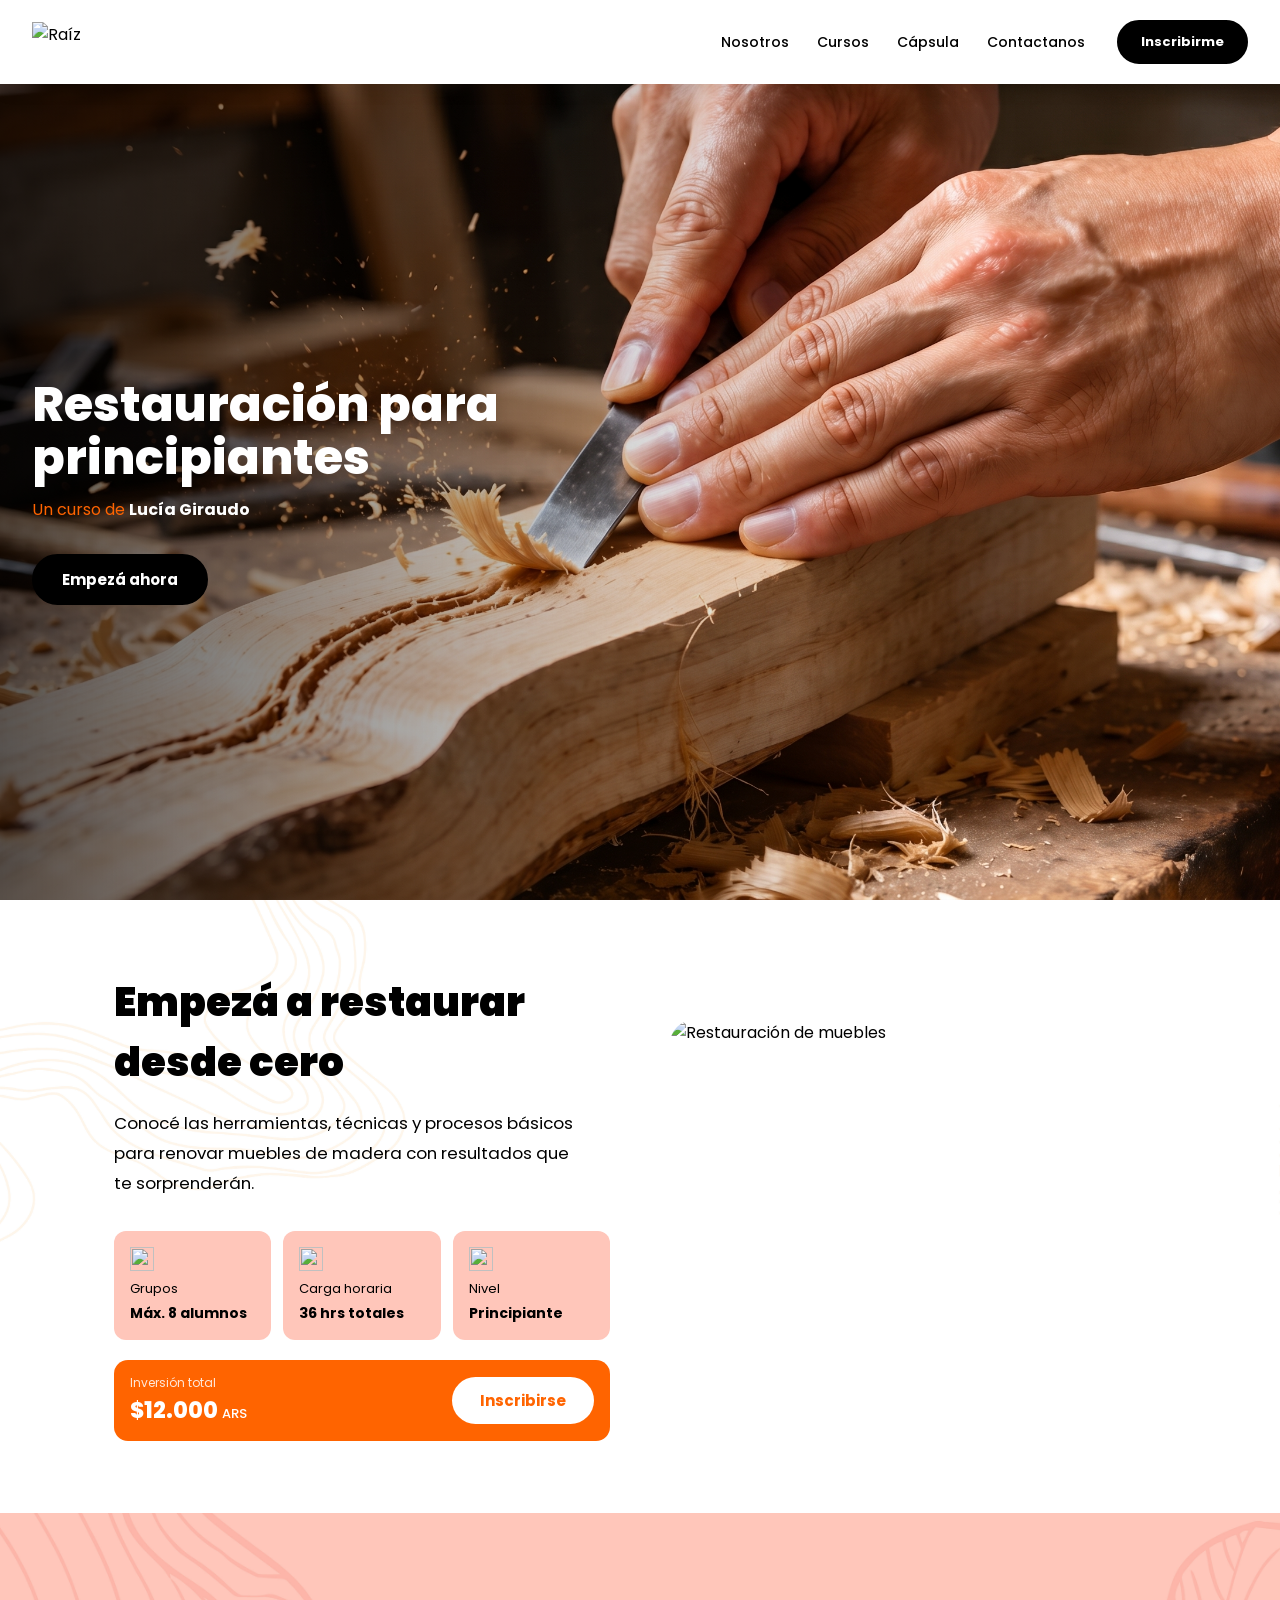
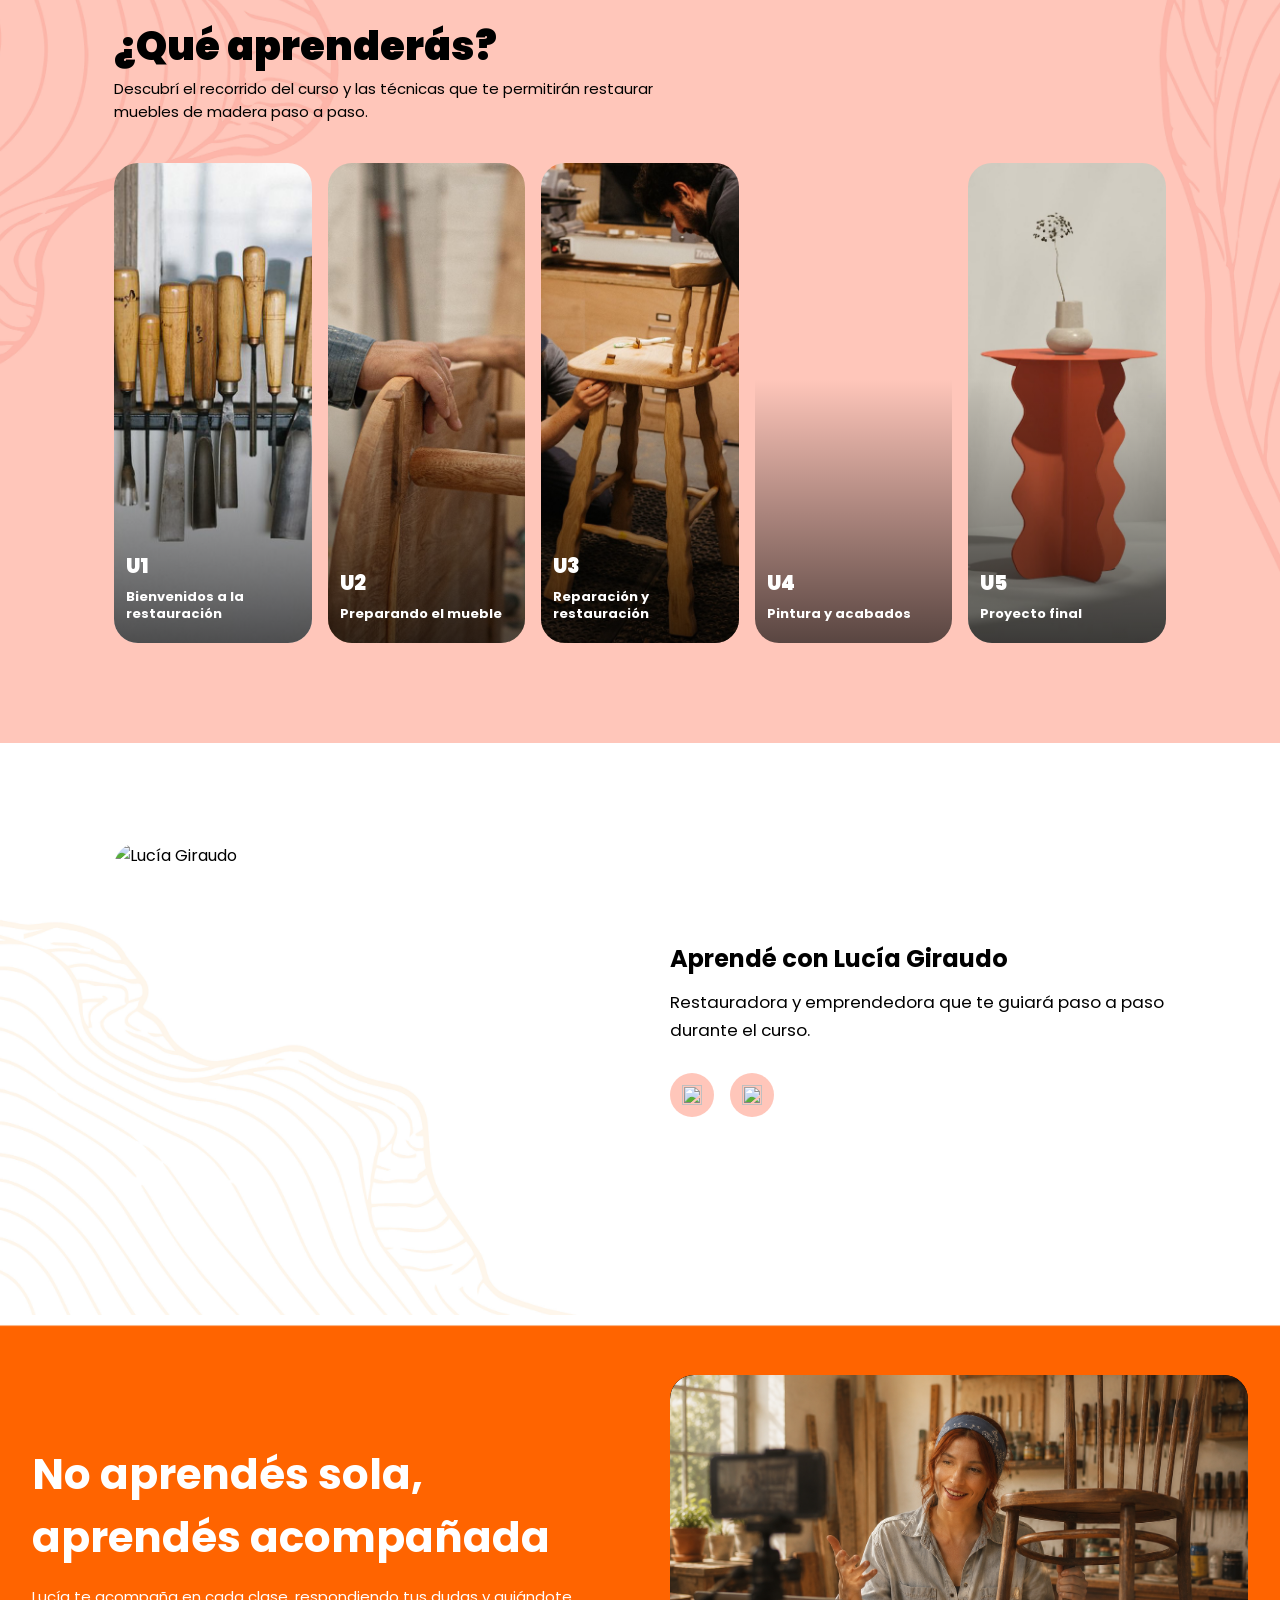
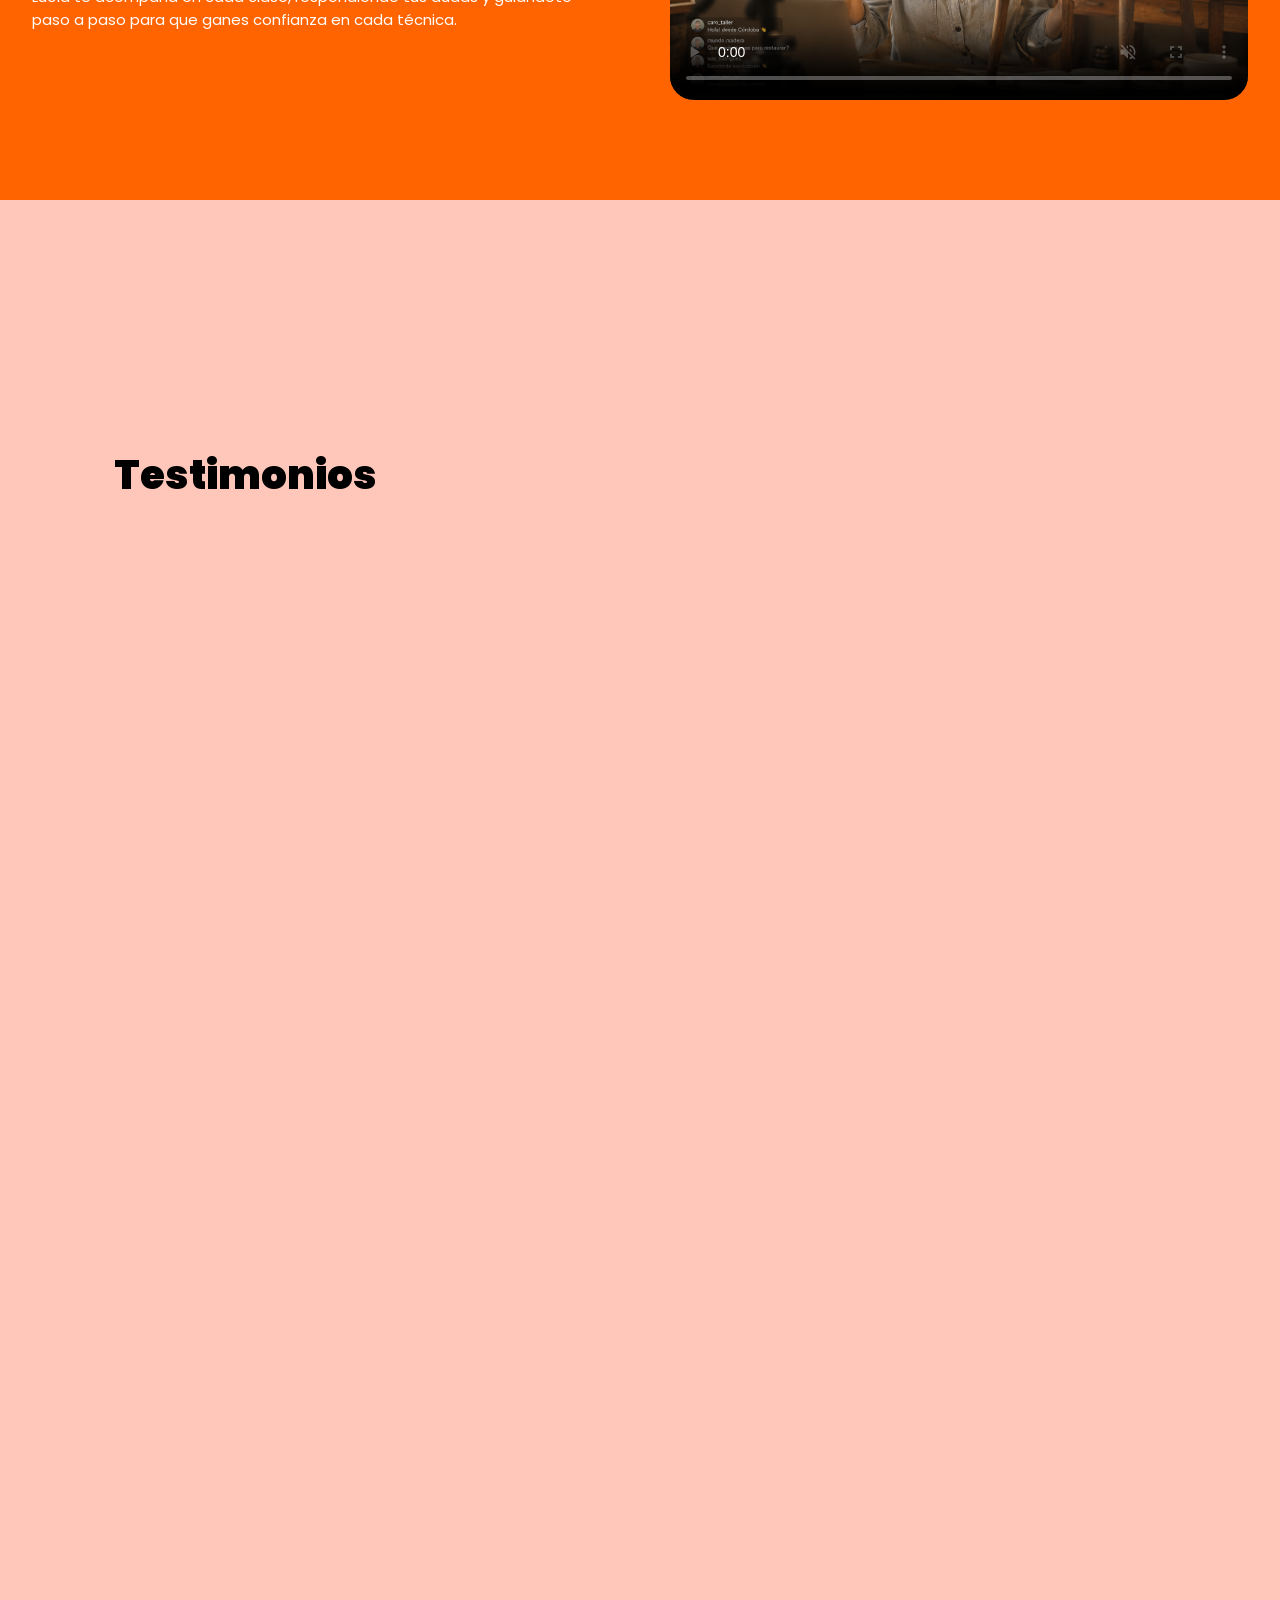
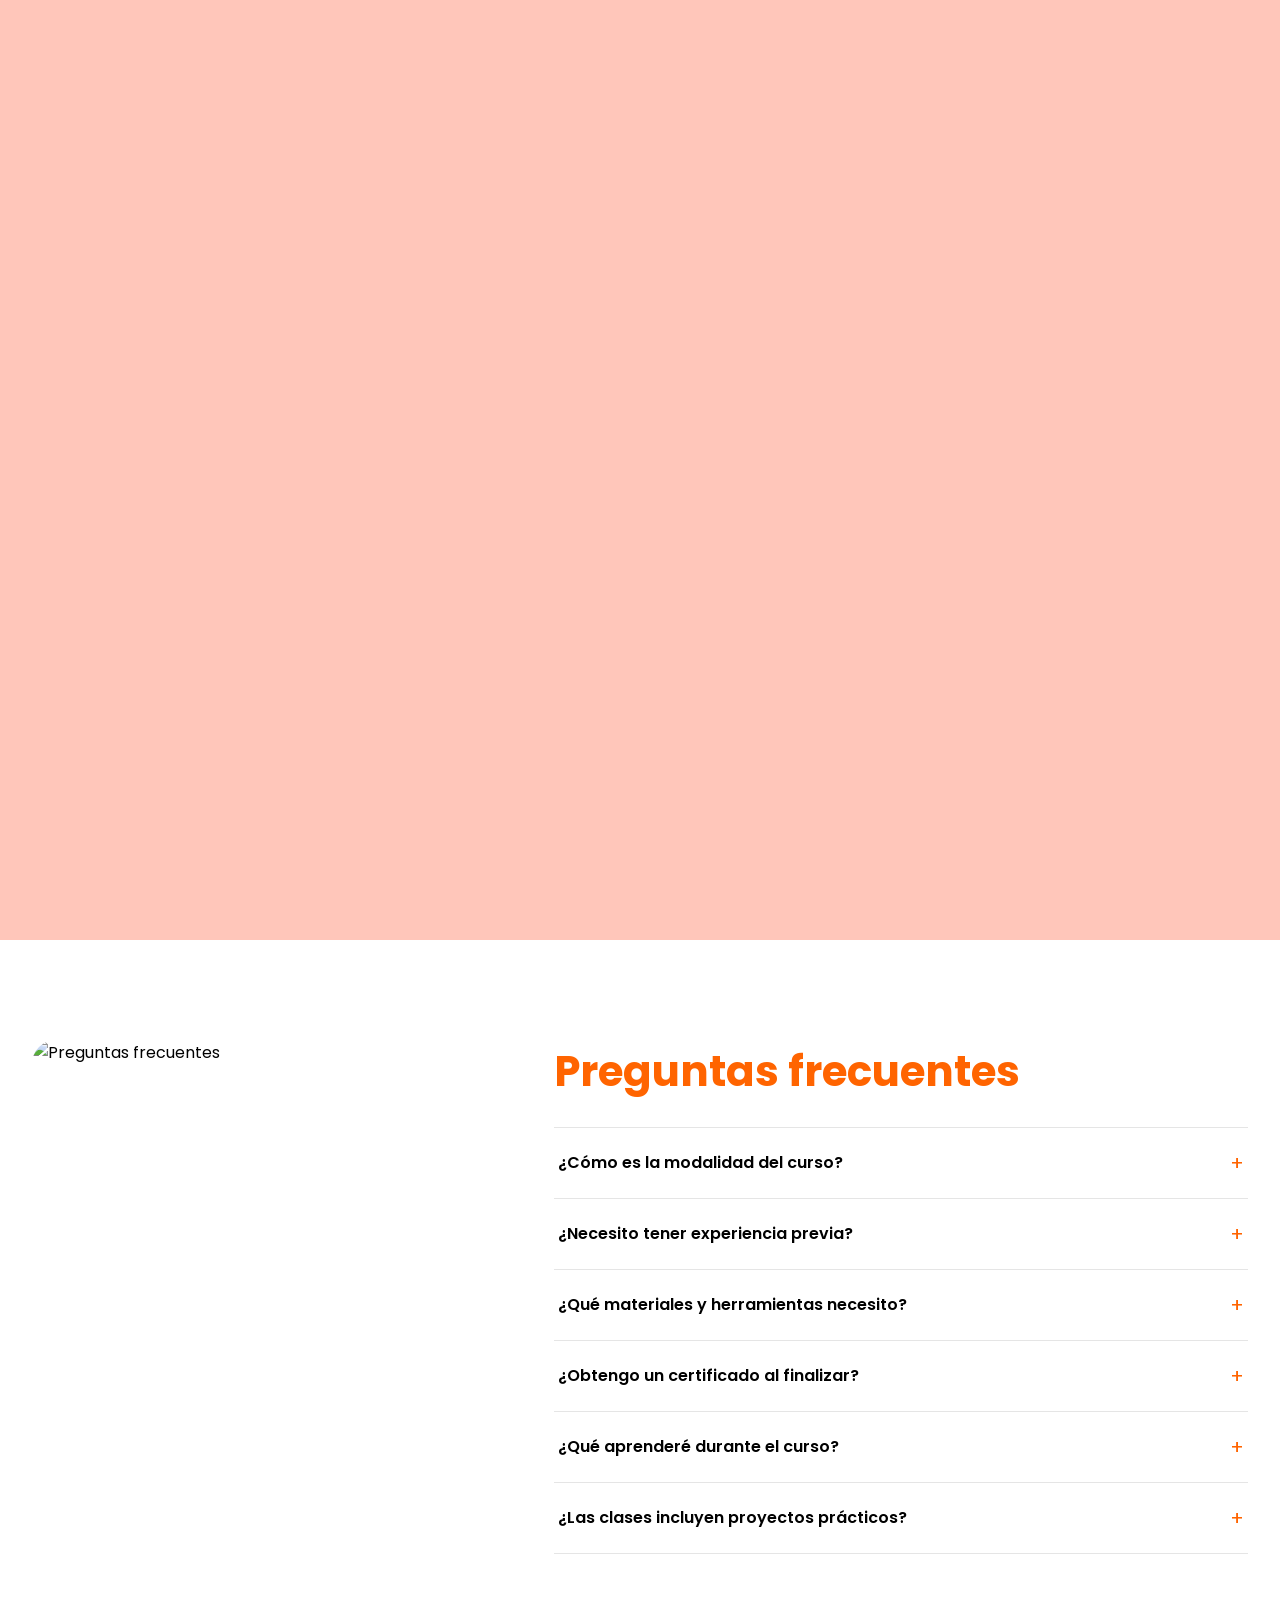
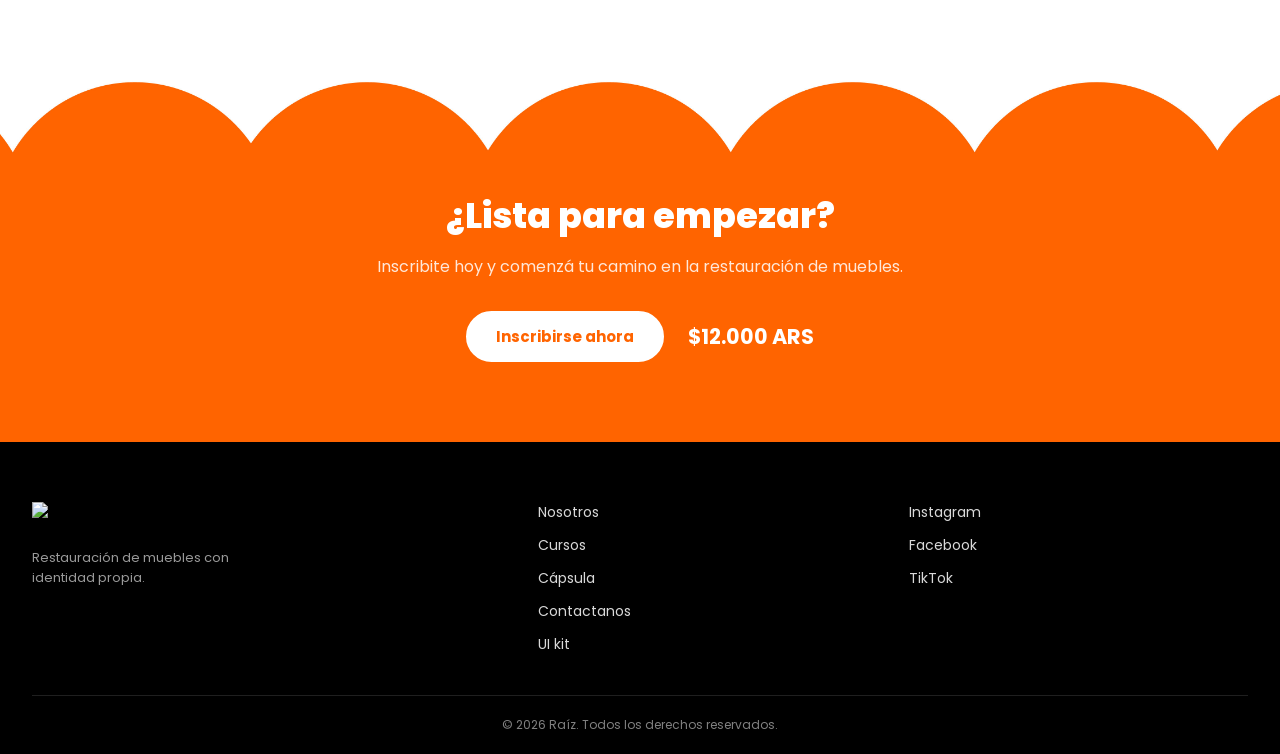
==== commit 1f1337c8: "Add files via upload" ====
--- a/curso-principiantes.html
+++ b/curso-principiantes.html
@@ -15,8 +15,8 @@
  <!-- ============ HEADER ============ -->
 <header class="header" id="header">
   <div class="header__inner">
-    <a href="index.html" class="header__logo">
-      <img src="assets/logo-23.png" alt="Raíz" class="header__logo-img">
+    <a href="index-v2.html" class="header__logo">
+      <img src="assets/logo-03.png" alt="Raíz" class="header__logo-img">
     </a>
 
     <div class="header__right">
@@ -48,7 +48,7 @@
 </div>
 
 <!-- ========== HERO ========== -->
-  <section class="curso-hero" style="--bg-desktop: url('assets/fondos/hero4-04.jpg'); --bg-mobile: url('assets/fondos/heromobil-41.jpg');">
+  <section class="curso-hero" style="--bg-desktop: url('assets/fondos/hero.jpeg'); --bg-mobile: url('assets/fondos/heromobil-41.jpg');">
     <div class="curso-hero__inner">
       <div class="curso-hero__text">
         
@@ -72,22 +72,22 @@
       <h2 class="curso-desc__title">Empezá a restaurar desde cero</h2>
       <p>
         Conocé las herramientas, técnicas y procesos básicos para renovar
-        muebles de madera con resultados que te sorprenderán.
+        muebles de madera con resultados que te&nbsp;sorprenderán.
       </p>
 
      <div class="curso-desc__chips">
   <div class="curso-desc__chip">
-    <img src="assets/iconos-53.png" alt="" class="curso-desc__chip-icon">
+    <img src="assets/icononegro-75.png" alt="" class="curso-desc__chip-icon">
     <span class="curso-desc__chip-label">Grupos</span>
-    <strong class="curso-desc__chip-value">Máx. 10 alumnos</strong>
+    <strong class="curso-desc__chip-value">Máx. 8 alumnos</strong>
   </div>
   <div class="curso-desc__chip">
-    <img src="assets/icono-54.png" alt="" class="curso-desc__chip-icon">
+    <img src="assets/icononegro-78.png" alt="" class="curso-desc__chip-icon">
     <span class="curso-desc__chip-label">Carga horaria</span>
     <strong class="curso-desc__chip-value">36 hrs totales</strong>
   </div>
   <div class="curso-desc__chip">
-    <img src="assets/iconos-55.png" alt="" class="curso-desc__chip-icon">
+    <img src="assets/iconos-42.png" alt="" class="curso-desc__chip-icon">
     <span class="curso-desc__chip-label">Nivel</span>
     <strong class="curso-desc__chip-value">Principiante</strong>
   </div>
@@ -104,14 +104,14 @@
 
     <div class="curso-desc__imagen">
       <!-- REEMPLAZAR: foto -->
-      <img src="assets/ivn-56.png" alt="Restauración de muebles" class="curso-desc__img">
+      <img src="assets/ivn-43.jpg" alt="Restauración de muebles" class="curso-desc__img">
     </div>
   </div>
 </section>
 
  <!-- ============ CONTENIDOS ============ -->
 <!-- REEMPLAZAR: imagen de fondo de la sección -->
-<section class="curso-contenidos" id="contenidos" style="--bg-desktop: url('assets/fondos/aprend-38.jpg'); --bg-mobile: url('assets/fondos/mobil-45.jpg');">
+<section class="curso-contenidos" id="contenidos" style="--bg-desktop: url('assets/fondos/aprend-28.jpg'); --bg-mobile: url('assets/fondos/mobil-45.jpg');">
   <div class="curso-contenidos__inner">
     <span class="contenidos__label"></span>
 <h2 class="section-title">¿Qué aprenderás?</h2>
@@ -134,7 +134,7 @@
         <li><span class="video-icon">▷</span> Presentación del curso</li>
         <li><span class="video-icon">▷</span> ¿Qué aprenderás?</li>
         <li><span class="video-icon">▷</span> Herramientas y materiales</li>
-        <li><span class="video-icon">▷</span> Tipos de madera y cuidados básicos</li>
+        <li><span class="video-icon">▷</span><span>Tipos de madera y <span class="nowrap-mobile">cuidados básicos</span>.</span></li>
       </ul>
     </div>
   </div>
@@ -148,7 +148,7 @@
       <span class="contenido-panel__num">U2</span>
       <h3 class="contenido-panel__title">Preparando el mueble</h3>
       <ul class="contenido-panel__list">
-        <li><span class="video-icon">▷</span> Cómo evaluar una pieza</li>
+        <li><span class="video-icon">▷</span> Cómo evaluar una&nbsp;pieza</li>
         <li><span class="video-icon">▷</span> Limpieza y decapado</li>
         <li><span class="video-icon">▷</span> Técnicas de lijado</li>
         <li><span class="video-icon">▷</span> Preparación de la superficie</li>
@@ -165,15 +165,15 @@
       <span class="contenido-panel__num">U3</span>
       <h3 class="contenido-panel__title">Reparación y restauración</h3>
       <ul class="contenido-panel__list">
-        <li><span class="video-icon">▷</span> Reparación de grietas y golpes</li>
-        <li><span class="video-icon">▷</span> Encolado y refuerzo de uniones</li>
+        <li><span class="video-icon">▷</span> Reparación de grietas y&nbsp;golpes</li>
+        <li><span class="video-icon">▷</span> Encolado y refuerzo de&nbsp;uniones</li>
         <li><span class="video-icon">▷</span> Masillado y nivelación</li>
-        <li><span class="video-icon">▷</span> Recuperación de detalles</li>
+        <li><span class="video-icon">▷</span> Recuperación de&nbsp;detalles</li>
       </ul>
     </div>
   </div>
 
-  <div class="contenido-panel" data-panel style="--panel-bg: url('assets/5pas-89.jpg');">
+  <div class="contenido-panel" data-panel style="--panel-bg: url('assets/detalle-68.jpg');">
     <div class="contenido-panel__collapsed">
       <span class="contenido-panel__num">U4</span>
       <span class="contenido-panel__title">Pintura y acabados</span>
@@ -184,7 +184,7 @@
       <ul class="contenido-panel__list">
         <li><span class="video-icon">▷</span> Preparación para pintar</li>
         <li><span class="video-icon">▷</span> Técnicas de pintura</li>
-        <li><span class="video-icon">▷</span> Barnices, ceras y protectores</li>
+        <li><span class="video-icon">▷</span> Barnices, ceras y&nbsp;protectores</li>
         <li><span class="video-icon">▷</span> Acabados decorativos</li>
       </ul>
     </div>
@@ -199,8 +199,8 @@
       <span class="contenido-panel__num">U5</span>
       <h3 class="contenido-panel__title">Proyecto final</h3>
       <ul class="contenido-panel__list">
-        <li><span class="video-icon">▷</span> Restauración completa de un mueble</li>
-        <li><span class="video-icon">▷</span> Detalles finales y terminaciones</li>
+        <li><span class="video-icon">▷</span><span>Restauración completa de <span class="nowrap-mobile">un mueble</span></span></li>
+        <li><span class="video-icon">▷</span> Detalles finales y&nbsp;terminaciones</li>
         <li><span class="video-icon">▷</span> Consejos para el mantenimiento</li>
         <li><span class="video-icon">▷</span> Presentación del proyecto final</li>
       </ul>
@@ -218,7 +218,7 @@
 
     <div class="docente__image-wrap">
       <!-- REEMPLAZAR: foto de Lucía -->
-      <img src="assets/lucia-58.png" alt="Lucía Giraudo" class="docente__image">
+      <img src="assets/lucia-44.png" alt="Lucía Giraudo" class="docente__image">
     </div>
 
     <div class="docente__text">
@@ -227,10 +227,10 @@
 
       <div class="docente__social">
         <a href="#" aria-label="Instagram" class="docente__social-link">
-          <img src="assets/fb-60.png" alt="" class="docente__social-icon">
+          <img src="assets/fb-46.png" alt="" class="docente__social-icon">
         </a>
         <a href="#" aria-label="Facebook" class="docente__social-link">
-          <img src="assets/fb.png" alt="" class="docente__social-icon">
+          <img src="assets/fb-45.png" alt="" class="docente__social-icon">
         </a>
         
       </div>
@@ -252,9 +252,9 @@
       <h2 class="acompanado__title">No aprendés sola,<br>aprendés acompañada</h2>
       <!-- REEMPLAZAR: texto descriptivo específico del curso -->
       <p class="acompanado__desc">
-        Lucía te acompaña en cada clase, respondiendo tus dudas y guiándote
-        paso a paso para que ganes confianza en cada técnica.
-      </p>
+  Lucía te acompaña en cada clase, respondiendo tus dudas y guiándote
+  paso a paso para que ganes confianza en <span class="nowrap-mobile">cada técnica</span>.
+</p>
     </div>
 
     <div class="acompanado__video-wrap">
@@ -283,25 +283,25 @@
 
   <div class="testimonio-card testimonio-card--1">
     <div class="testimonio-proyecto">
-      <img src="assets-p/testim1.jpg" alt="Proyecto de María G." class="testimonio-proyecto-img" />
+      <img src="assets/testim-78.jpg" alt="Proyecto de María G." class="testimonio-proyecto-img" />
     </div>
     <div class="testimonio-contenido">
-      <img src="assets-p/testimonios1.jpg" alt="María G." class="testimonio-foto" />
+      <img src="assets-p/testimonio2.jpg" alt="María G." class="testimonio-foto" />
       <blockquote>
-        "Llegué sin experiencia y terminé restaurando una cómoda antigua que tenía guardada mi familia desde hace años. Las clases son claras y el acompañamiento es excelente."
-      </blockquote>
+  "Llegué sin experiencia y terminé restaurando una cómoda antigua que tenía guardada mi familia desde hace años. Las clases son claras y el acompañamiento <span class="nowrap-mobile">es excelente</span>."
+</blockquote>
       María G.<br><span>Alumna de Restauración Básica</span>
     </div>
   </div>
 
   <div class="testimonio-card testimonio-card--2">
     <div class="testimonio-proyecto">
-      <img src="assets-p/testim2.jpg" alt="Proyecto de Javier R." class="testimonio-proyecto-img" />
+      <img src="assets-p/testim1.jpg" alt="Proyecto de Javier R." class="testimonio-proyecto-img" />
     </div>
     <div class="testimonio-contenido">
-      <img src="assets-p/testimonio2.jpg" alt="Javier R." class="testimonio-foto" />
+      <img src="assets-p/testimonios1.jpg" alt="Javier R." class="testimonio-foto" />
       <blockquote>
-        "Lo que más me gustó fue aprender técnicas profesionales que realmente se usan en el oficio. Hoy realizo trabajos por encargo gracias a lo aprendido en el curso."
+        "Lo que más me gustó fue aprender técnicas profesionales que realmente se usan en el oficio. Hoy realizo trabajos por encargo gracias a lo aprendido en el&nbsp;curso."
       </blockquote>
       Javier R.<br><span>Alumno de Restauración Avanzada</span>
     </div>
@@ -331,7 +331,7 @@
 
       <div class="faq__image-wrap">
         <!-- REEMPLAZAR: imagen por defecto -->
-        <img src="assets/preg-22.png" alt="Preguntas frecuentes" class="faq__image" id="faqImage">
+        <img src="assets/preg-17.png" alt="Preguntas frecuentes" class="faq__image" id="faqImage">
       </div>
 
       <div class="faq__content">
@@ -339,71 +339,71 @@
 
         <div class="accordion" id="accordionFaq">
 
+          <div class="accordion__item" data-image="assets/preg-05.png">
+            <button class="accordion__header" aria-expanded="false">
+              <span>¿Cómo es la modalidad del curso?</span>
+              <span class="accordion__icon">+</span>
+            </button>
+            <div class="accordion__panel">
+              <div class="accordion__panel-inner">
+                <p>El curso es 100% online y está compuesto por clases grabadas que podés ver a tu ritmo, desde cualquier dispositivo y en el momento que te resulte más cómodo.</p>
+              </div>
+            </div>
+          </div>
+
+          <div class="accordion__item" data-image="assets/preg-06.png">
+            <button class="accordion__header" aria-expanded="false">
+              <span>¿Necesito tener experiencia previa?</span>
+              <span class="accordion__icon">+</span>
+            </button>
+            <div class="accordion__panel">
+              <div class="accordion__panel-inner">
+                <p>No. El curso está diseñado tanto para principiantes como para personas con conocimientos previos que quieran perfeccionar sus técnicas de restauración.</p>
+              </div>
+            </div>
+          </div>
+
+          <div class="accordion__item" data-image="assets/preg-07.png">
+            <button class="accordion__header" aria-expanded="false">
+              <span>¿Qué materiales y herramientas necesito?</span>
+              <span class="accordion__icon">+</span>
+            </button>
+            <div class="accordion__panel">
+              <div class="accordion__panel-inner">
+                <p>Al comenzar el curso recibirás una lista detallada de materiales y herramientas recomendadas. Muchas de las prácticas pueden realizarse con elementos básicos y de fácil acceso.</p>
+              </div>
+            </div>
+          </div>
+
           <div class="accordion__item" data-image="assets/preg-08.png">
             <button class="accordion__header" aria-expanded="false">
-              <span>¿Cómo es la modalidad del curso?</span>
-              <span class="accordion__icon">+</span>
-            </button>
-            <div class="accordion__panel">
-              <div class="accordion__panel-inner">
-                <p>El curso es 100% online y está compuesto por clases grabadas que podés ver a tu ritmo, desde cualquier dispositivo y en el momento que te resulte más cómodo.</p>
-              </div>
-            </div>
-          </div>
+              <span>¿Obtengo un certificado al finalizar?</span>
+              <span class="accordion__icon">+</span>
+            </button>
+            <div class="accordion__panel">
+              <div class="accordion__panel-inner">
+                <p>Sí. Al completar todas las lecciones y actividades del curso recibirás un certificado digital que acredita tu participación y los conocimientos adquiridos.</p>
+              </div>
+            </div>
+          </div>
+
+          
 
           <div class="accordion__item" data-image="assets/preg-09.png">
             <button class="accordion__header" aria-expanded="false">
-              <span>¿Necesito tener experiencia previa?</span>
-              <span class="accordion__icon">+</span>
-            </button>
-            <div class="accordion__panel">
-              <div class="accordion__panel-inner">
-                <p>No. El curso está diseñado tanto para principiantes como para personas con conocimientos previos que quieran perfeccionar sus técnicas de restauración.</p>
-              </div>
-            </div>
-          </div>
+              <span>¿Qué aprenderé durante el curso?</span>
+              <span class="accordion__icon">+</span>
+            </button>
+            <div class="accordion__panel">
+              <div class="accordion__panel-inner">
+                <p>Aprenderás a evaluar el estado de un mueble, reparar daños, preparar superficies, aplicar técnicas de restauración, pintura y acabados para devolverle vida a piezas de madera.</p>
+              </div>
+            </div>
+          </div>
+
+          
 
           <div class="accordion__item" data-image="assets/preg-10.png">
-            <button class="accordion__header" aria-expanded="false">
-              <span>¿Qué materiales y herramientas necesito?</span>
-              <span class="accordion__icon">+</span>
-            </button>
-            <div class="accordion__panel">
-              <div class="accordion__panel-inner">
-                <p>Al comenzar el curso recibirás una lista detallada de materiales y herramientas recomendadas. Muchas de las prácticas pueden realizarse con elementos básicos y de fácil acceso.</p>
-              </div>
-            </div>
-          </div>
-
-          <div class="accordion__item" data-image="assets/preg-11.png">
-            <button class="accordion__header" aria-expanded="false">
-              <span>¿Obtengo un certificado al finalizar?</span>
-              <span class="accordion__icon">+</span>
-            </button>
-            <div class="accordion__panel">
-              <div class="accordion__panel-inner">
-                <p>Sí. Al completar todas las lecciones y actividades del curso recibirás un certificado digital que acredita tu participación y los conocimientos adquiridos.</p>
-              </div>
-            </div>
-          </div>
-
-          
-
-          <div class="accordion__item" data-image="assets/preg-13.png">
-            <button class="accordion__header" aria-expanded="false">
-              <span>¿Qué aprenderé durante el curso?</span>
-              <span class="accordion__icon">+</span>
-            </button>
-            <div class="accordion__panel">
-              <div class="accordion__panel-inner">
-                <p>Aprenderás a evaluar el estado de un mueble, reparar daños, preparar superficies, aplicar técnicas de restauración, pintura y acabados para devolverle vida a piezas de madera.</p>
-              </div>
-            </div>
-          </div>
-
-          
-
-          <div class="accordion__item" data-image="assets/preg-12.png">
             <button class="accordion__header" aria-expanded="false">
               <span>¿Las clases incluyen proyectos prácticos?</span>
               <span class="accordion__icon">+</span>
@@ -439,7 +439,7 @@
   <div class="footer__inner">
 
     <div class="footer__brand">
-      <img src="assets/logo-23.png" alt="Raíz" class="footer__logo-img">
+      <img src="assets/logo-03.png" alt="Raíz" class="footer__logo-img">
       <p class="footer__tagline">Restauración de muebles con identidad propia.</p>
     </div>
 
@@ -448,6 +448,7 @@
       <a href="index.html#cursos" class="footer__link">Cursos</a>
       <a href="index.html#capsula" class="footer__link">Cápsula</a>
       <a href="index.html#contacto" class="footer__link">Contactanos</a>
+      <a href="ui-kit.html" class="footer__link">UI kit</a>
     </nav>
 
     <div class="footer__social">
--- a/styles-v2.css
+++ b/styles-v2.css
@@ -246,6 +246,8 @@
   align-self: flex-start;
   margin-top: 12px;
 }
+
+
 
 /* ==========================================================================
    HERO
@@ -269,7 +271,7 @@
 @media (max-width: 768px) {
   .hero {
     background-image: var(--bg-mobile);
-    height: 90vh;
+    
   }
 }
 
@@ -304,7 +306,7 @@
 .hero__tagline {
   font-size: clamp(16px, 2vw, 20px);
   font-weight: 500;
-  color: var(--naranja);
+  color: var(--negro);
 }
 
 .hero__cta {
@@ -312,11 +314,9 @@
 }
 
 @media (max-width:768px){
-
   .hero__cta{
-      margin-top: 140px;
-  }
-
+    margin-top: 24px;
+  }
 }
 
 /* Estados iniciales para la animación de entrada (controlada por JS) */
@@ -341,6 +341,8 @@
   transform: translate(0, 0);
   transition: opacity 0.8s ease, transform 0.8s ease;
 }
+
+
 
 /* ==========================================================================
    ANIMACIÓN AL SCROLL (secciones genéricas)
@@ -364,6 +366,7 @@
   z-index: 2;
   will-change: transform;
   padding: 100px 32px;
+  border-radius: 60px 60px 0 0;
   background-image: var(--bg-desktop);
   background-size: cover;
   background-position: center;
@@ -371,11 +374,9 @@
 }
 
 @media (max-width: 768px) {
-
   .nosotros {
     background-image: var(--bg-mobile);
   }
-
 }
 
 .nosotros__inner {
@@ -385,6 +386,13 @@
   grid-template-columns: 1.1fr 0.9fr;
   gap: 60px;
   align-items: start;
+}
+
+@media (max-width: 860px) {
+  .nosotros__inner {
+    grid-template-columns: 1fr;
+    gap: 32px;
+  }
 }
 
 .nosotros__label {
@@ -434,6 +442,7 @@
   display: flex;
   align-items: center;
   justify-content: space-between;
+  text-align: left;
 }
 
 .accordion__icon {
@@ -441,6 +450,9 @@
   font-weight: 400;
   color: var(--naranja);
   transition: transform 0.3s ease;
+.accordion__header span:first-child {
+  text-align: left;
+}
 }
 
 .accordion__item--active .accordion__icon {
@@ -465,7 +477,7 @@
   max-width: 100%;
   border-radius: var(--radius);
   overflow: hidden;
-  aspect-ratio: 4 / 5;
+  aspect-ratio: 4 / 4;
 }
 
 .nosotros__image {
@@ -511,6 +523,20 @@
 @media (max-width: 480px) {
   .nosotros__chips {
     flex-direction: column;
+  }
+}
+
+/* ── MOBILE: apilar imagen y texto ── */
+@media (max-width: 860px) {
+  .nosotros__inner {
+    grid-template-columns: 1fr;
+    gap: 32px;
+  }
+}
+
+@media (max-width: 860px) {
+  .nosotros__image-wrap {
+    aspect-ratio: 4 / 3;
   }
 }
 
@@ -562,6 +588,16 @@
   margin-bottom: 48px;
 }
 
+.raices__more--dark {
+  border-color: var(--negro);
+  color: var(--negro);
+}
+
+.raices__more--dark:hover {
+  border-color: var(--naranja);
+  color: var(--naranja);
+}
+
 .flip-grid {
   display: grid;
   grid-template-columns: repeat(3, 1fr);
@@ -617,9 +653,7 @@
 .flip-card__title {
   color: var(--blanco);
   font-size: 18px;
-  /* El peso 900 (Black) ya se aplica solo por la regla global de h3... 
-     espera, h3 está en Bold (700) por la regla global — por eso lo forzamos acá */
-  font-weight: 900;
+  font-weight: 900 !important;
 }
 
 
@@ -657,6 +691,7 @@
   color: var(--negro);
   font-size: 14px;
   line-height: 1.6;
+  font-weight: 700 !important;
 }
 
 /* ==========================================================================
@@ -706,11 +741,7 @@
   background-color: var(--rosa);
 }
 
-@media (max-width: 768px) {
-  .proceso {
-    background-image: var(--bg-mobile);
-  }
-}
+
 
 .proceso__inner {
   max-width: 1280px;
@@ -724,7 +755,7 @@
 .proceso__image-wrap {
   border-radius: var(--radius);
   overflow: hidden;
-  aspect-ratio: 4 / 5;
+  aspect-ratio: 4 / 4;
 }
 
 .proceso__image {
@@ -742,124 +773,7 @@
   font-size: clamp(28px, 4vw, 42px);
   font-weight: 700;
   color: var(--negro);
-  margin-bottom: 16px;
-}
-
-.proceso__subtitle {
-  font-size: 15px;
-  line-height: 1.6;
-  color: var(--negro);
-  margin-bottom: 40px;
-  max-width: 480px;
-}
-
-/* --- Pasos numerados conectados por una línea --- */
-.proceso-steps {
-  position: relative;
-}
-
-.proceso-steps::before {
-  content: '';
-  position: absolute;
-  left: 17px;
-  top: 30px;
-  bottom: 30px;
-  width: 2px;
-  background: rgba(255, 125, 65, 0.3);
-}
-
-.proceso-step {
-  position: relative;
-  margin-bottom: 8px;
-}
-
-.proceso-step__header {
-  width: 100%;
-  background: none;
-  border: none;
-  cursor: pointer;
-  display: flex;
-  align-items: center;
-  gap: 16px;
-  padding: 12px 0;
-  text-align: left;
-  position: relative;
-  z-index: 1;
-}
-
-.proceso-step__num {
-  flex-shrink: 0;
-  width: 36px;
-  height: 36px;
-  border-radius: 50%;
-  background: var(--naranja);
-  color: var(--blanco);
-  font-weight: 700;
-  font-size: 15px;
-  display: flex;
-  align-items: center;
-  justify-content: center;
-}
-
-.proceso-step__title {
-  font-size: 16px;
-  font-weight: 600;
-  color: var(--negro);
-}
-
-.proceso-step__panel {
-  max-height: 0;
-  overflow: hidden;
-  transition: max-height 0.35s ease;
-}
-
-.proceso-step__panel-inner {
-  padding: 0 0 16px 52px;
-  font-size: 14px;
-  line-height: 1.6;
-  color: var(--negro);
-}
-
-/* ==========================================================================
-   ASÍ TRANSFORMAMOS CADA MUEBLE
-   ========================================================================== */
-.proceso {
-  padding: 100px 32px;
-  background-color: var(--rosa);
-}
-
-
-
-.proceso__inner {
-  max-width: 1280px;
-  margin: 0 auto;
-  display: grid;
-  grid-template-columns: 0.9fr 1.1fr;
-  gap: 60px;
-  align-items: start;
-}
-
-.proceso__image-wrap {
-  border-radius: var(--radius);
-  overflow: hidden;
-  aspect-ratio: 4 / 5;
-}
-
-.proceso__image {
-  width: 100%;
-  height: 100%;
-  object-fit: cover;
-  transition: opacity 0.35s ease;
-}
-
-.proceso__image--fading {
-  opacity: 0;
-}
-
-.proceso__title {
-  font-size: clamp(28px, 4vw, 42px);
-  font-weight: 700;
-  color: var(--negro);
+  line-height: 1.1;
   margin-bottom: 16px;
 }
 
@@ -1030,6 +944,14 @@
 @media (max-width: 768px) {
   .ba {
     background-image: var(--bg-mobile);
+  }
+
+  .ba-slider {
+    background-color: var(--blanco);
+  }
+
+  .ba-slider__img {
+    object-fit: contain;
   }
 }
  
@@ -1112,6 +1034,21 @@
   flex-shrink: 0;
 }
 
+/* ── MOBILE: que no se corte la imagen ── */
+@media (max-width: 768px) {
+  .ba {
+    background-image: var(--bg-mobile);
+  }
+
+  .ba-slider {
+    background-color: var(--blanco);
+  }
+
+  .ba-slider__img {
+    object-fit: contain;
+  }
+}
+
 /* ==========================================================================
    CURSOS
    ========================================================================== */
@@ -1156,7 +1093,7 @@
 }
 
 .cursos__subtitle {
-  color: var(--negro);
+  color: var(--blanco);
   max-width: 680px;
   margin: 0 0 8px;
 }
@@ -1382,10 +1319,17 @@
   padding: 28px 24px;
   font-size: 14px;
   background-color: var(--blanco);
+  background-image: var(--testi-card-desktop);
   background-size: cover;
   background-position: center;
   background-repeat: no-repeat;
   box-sizing: border-box;
+}
+
+@media (max-width: 700px) {
+  .testimonio-card {
+    background-image: var(--testi-card-mobile);
+  }
 }
 
 
@@ -1679,7 +1623,7 @@
   top: calc(var(--header-height) + 24px);
   border-radius: var(--radius);
   overflow: hidden;
-  aspect-ratio: 3 / 4;
+  aspect-ratio: 3 / 3.5;
 }
 
 @media (max-width: 860px) {
@@ -1727,6 +1671,7 @@
 .contacto__inner {
   max-width: 1280px;
   margin: 0 auto;
+  margin-top: 40px;
   display: grid;
   grid-template-columns: 0.9fr 1.1fr;
   gap: 48px;
@@ -1751,7 +1696,7 @@
 .contacto__desc {
   font-size: 15px;
   line-height: 1.6;
-  color: var(--negro);
+  color: var(--blanco);
   max-width: 380px;
 }
 
@@ -1920,7 +1865,7 @@
   max-width: 85%;
   border-radius: var(--radius);
   overflow: hidden;
-  aspect-ratio: 4 / 5;
+  aspect-ratio: 4 / 4;
 }
 
   .stats__inner {
@@ -2084,3 +2029,9 @@
   font-family: 'Poppins', sans-serif !important;
   font-weight: 400 !important;
 }
+
+@media (max-width: 768px) {
+  .nowrap-mobile {
+    white-space: nowrap;
+  }
+}
--- a/curso-principiantes.css
+++ b/curso-principiantes.css
@@ -17,12 +17,14 @@
   overflow: hidden;
 }
 
+
+
 /* Degradado oscuro detrás de la tipografía, hasta la mitad de la pantalla */
 .curso-hero::before {
   content: "";
   position: absolute;
   inset: 0;
-  
+  background: linear-gradient(to right, rgba(0, 0, 0, 0.65) 0%, rgba(0, 0, 0, 0.15) 50%, transparent 75%);
   z-index: 1;
 }
 
@@ -53,7 +55,7 @@
 .curso-hero__titulo {
   font-size: clamp(2rem, 4vw, 3rem);
   font-weight: 800;
-  color: var(--naranja);
+  color: var(--blanco);
   line-height: 1.1;
   margin: 0 0 12px;
 }
@@ -65,7 +67,7 @@
 }
 
 .curso-hero__docente strong {
-  color: var(--naranja);
+  color: var(--blanco);
 }
 
 .curso-hero__cta {
@@ -182,13 +184,19 @@
 }
 
 .curso-desc__cta {
-  background: var(--amarillo);
-  color: var(--negro);
+  background: var(--blanco);
+  color: var(--naranja);
   font-weight: 700;
   font-size: 15px;
   padding: 12px 28px;
   border-radius: 50px;
   white-space: nowrap;
+  transition: background 0.2s ease;
+}
+
+.curso-desc__cta:hover {
+  background: var(--amarillo);
+  color: var(--naranja);
 }
 
 .curso-desc__inner {
@@ -460,6 +468,7 @@
   font-size: 0.9rem;
   line-height: 1.4;
   color: var(--blanco);
+  word-spacing: -2px;
 }
 
 .contenido-panel__list .video-icon {
@@ -793,6 +802,7 @@
 .curso-cta-final__inner {
   max-width: 600px;
   margin: 0 auto;
+  margin-top: 30px;
   padding: 0 24px;
 }
 
@@ -805,7 +815,7 @@
 
 .curso-cta-final p {
   font-size: 1rem;
-  color: rgba(255,255,255,0.85);
+  color: rgba(255, 255, 255, 0.85);
   margin: 0 0 32px;
 }
 
@@ -825,12 +835,14 @@
 
 .curso-cta-final .btn--primary {
   background-color: var(--blanco);
+  border-color: var(--blanco);
   color: var(--naranja);
 }
 
 .curso-cta-final .btn--primary:hover {
-  background-color: var(--negro);
-  color: var(--blanco);
+  background-color: var(--amarillo);
+  border-color: var(--amarillo);
+  color: var(--naranja);
 }
 
 /* ==========================================================================
@@ -922,3 +934,23 @@
   }
 }
 
+@media (max-width: 768px) {
+  .curso-hero {
+    align-items: flex-end;
+  }
+
+  .curso-hero__inner {
+    padding-top: 0;
+    padding-bottom: 60px;
+  }
+}
+
+@media (max-width: 768px) {
+  .curso-hero__titulo {
+    color: var(--amarillo);
+  }
+
+  .curso-hero__docente {
+    color: var(--blanco);
+  }
+}
